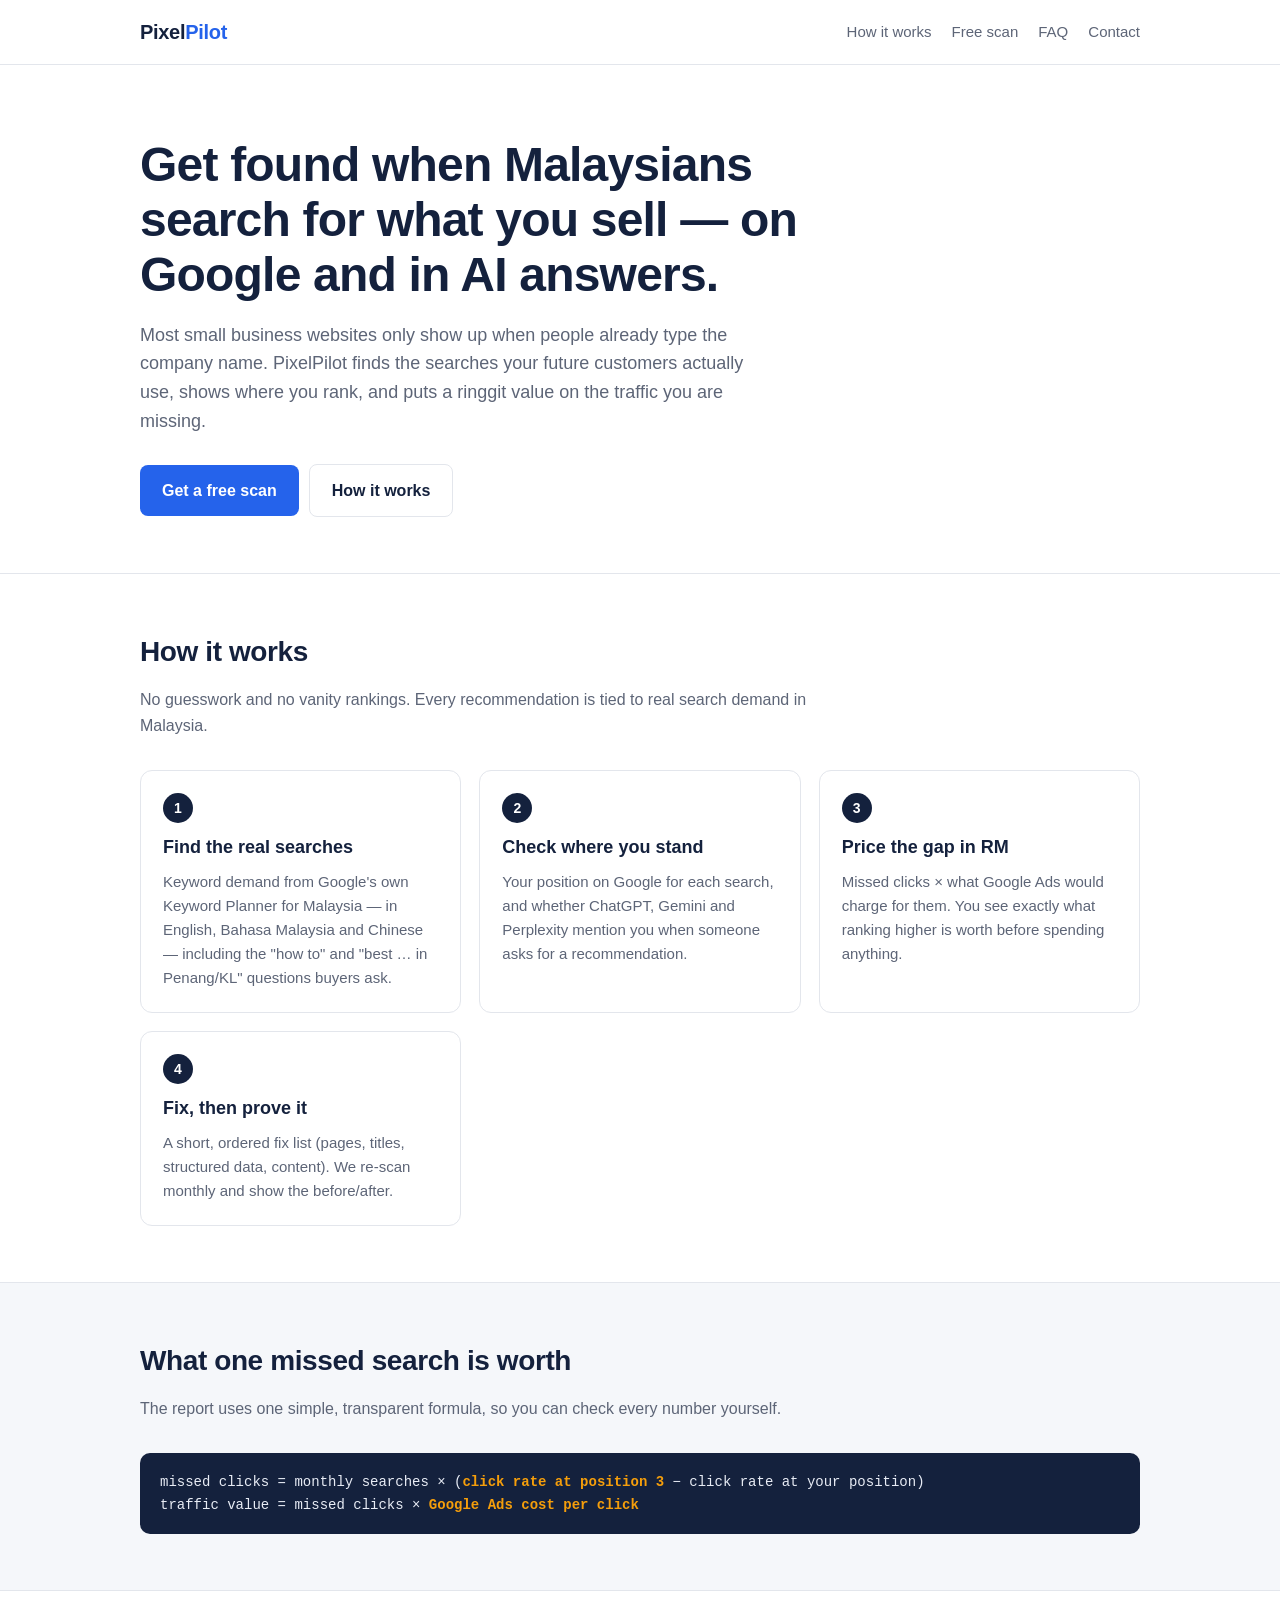
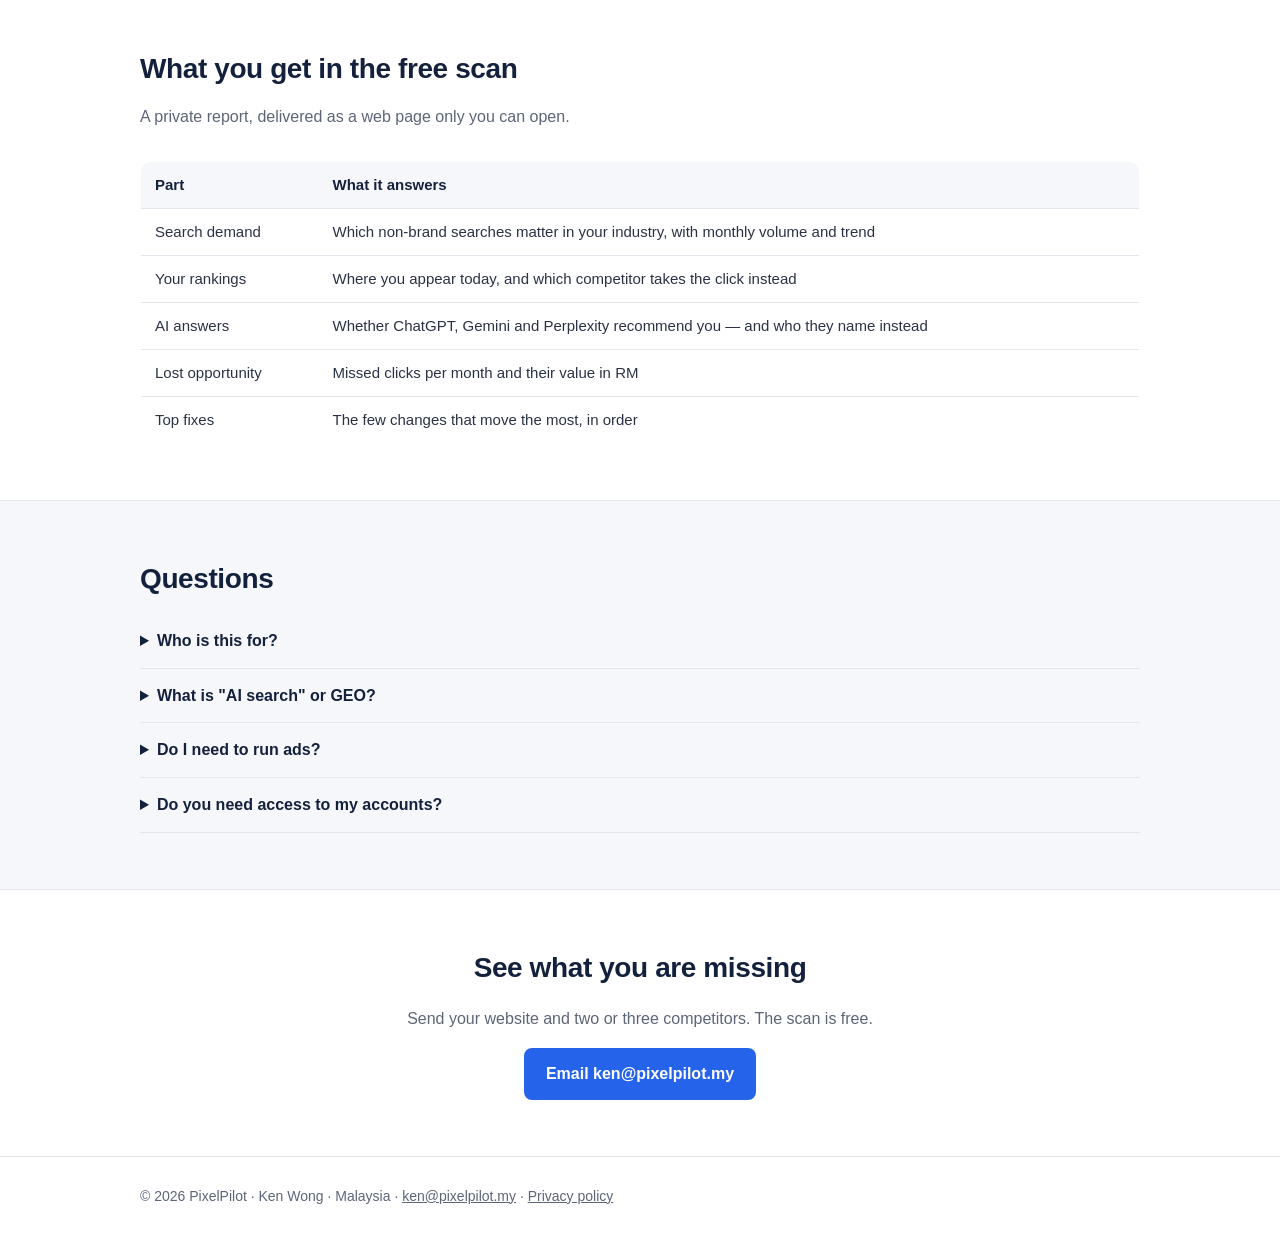
==== index.html @ 97a23775 "Add PixelPilot website" ====
<!doctype html>
<html lang="en">
<head>
<meta charset="utf-8">
<meta name="viewport" content="width=device-width,initial-scale=1">
<title>PixelPilot – SEO &amp; AI Search Visibility for Malaysian Businesses</title>
<meta name="description" content="PixelPilot helps Malaysian businesses get found on Google and in AI answers (ChatGPT, Gemini, Perplexity). Free scan: see which searches you are missing and what that traffic is worth in RM.">
<link rel="canonical" href="https://pixelpilot.my/">
<meta property="og:type" content="website">
<meta property="og:url" content="https://pixelpilot.my/">
<meta property="og:title" content="PixelPilot – Get found on Google and in AI answers">
<meta property="og:description" content="Free scan: which searches your customers use, where you rank, and what the missed traffic is worth in RM.">
<meta name="theme-color" content="#14213d">
<script type="application/ld+json">
{
  "@context": "https://schema.org",
  "@type": "ProfessionalService",
  "name": "PixelPilot",
  "url": "https://pixelpilot.my/",
  "email": "ken@pixelpilot.my",
  "founder": {"@type": "Person", "name": "Ken Wong"},
  "areaServed": {"@type": "Country", "name": "Malaysia"},
  "description": "SEO and AI-search (GEO) visibility service for Malaysian small and medium businesses.",
  "knowsLanguage": ["en", "ms", "zh"],
  "serviceType": ["Search engine optimisation", "Generative engine optimisation", "Keyword research"]
}
</script>
<style>
:root{--ink:#14213d;--body:#2b3245;--muted:#5d6577;--line:#e3e6ec;--bg:#ffffff;--soft:#f5f7fa;--accent:#2563eb;--accent2:#f59e0b}
*{box-sizing:border-box}
body{margin:0;font-family:-apple-system,BlinkMacSystemFont,"Segoe UI",Helvetica,Arial,sans-serif;color:var(--body);background:var(--bg);line-height:1.6}
.wrap{max-width:1040px;margin:0 auto;padding:0 20px}
header{border-bottom:1px solid var(--line)}
header .wrap{display:flex;align-items:center;justify-content:space-between;height:64px}
.logo{font-weight:800;font-size:20px;color:var(--ink);text-decoration:none;letter-spacing:-.3px}
.logo span{color:var(--accent)}
nav a{color:var(--muted);text-decoration:none;margin-left:20px;font-size:15px}
.hero{padding:72px 0 56px}
.hero h1{font-size:clamp(30px,5vw,48px);line-height:1.15;color:var(--ink);margin:0 0 18px;letter-spacing:-.8px;max-width:760px}
.hero p{font-size:18px;color:var(--muted);max-width:640px;margin:0 0 28px}
.btn{display:inline-block;background:var(--accent);color:#fff;padding:13px 22px;border-radius:8px;text-decoration:none;font-weight:600}
.btn.ghost{background:transparent;color:var(--ink);border:1px solid var(--line);margin-left:10px}
section{padding:56px 0;border-top:1px solid var(--line)}
section.soft{background:var(--soft)}
h2{font-size:28px;color:var(--ink);margin:0 0 12px;letter-spacing:-.4px}
.lead{color:var(--muted);max-width:680px;margin:0 0 32px}
.grid{display:grid;grid-template-columns:repeat(auto-fit,minmax(240px,1fr));gap:18px}
.card{background:#fff;border:1px solid var(--line);border-radius:12px;padding:22px}
.card h3{margin:0 0 8px;color:var(--ink);font-size:18px}
.card p{margin:0;color:var(--muted);font-size:15px}
.num{display:inline-block;width:30px;height:30px;border-radius:50%;background:var(--ink);color:#fff;text-align:center;line-height:30px;font-weight:700;font-size:14px;margin-bottom:10px}
.formula{font-family:Menlo,Consolas,monospace;background:var(--ink);color:#e8ecf5;border-radius:10px;padding:18px 20px;font-size:14px;overflow-x:auto}
.formula b{color:var(--accent2)}
table{width:100%;border-collapse:collapse;font-size:15px;background:#fff;border:1px solid var(--line);border-radius:10px;overflow:hidden}
th,td{padding:11px 14px;border-bottom:1px solid var(--line);text-align:left}
th{background:var(--soft);color:var(--ink)}
.faq details{border-bottom:1px solid var(--line);padding:14px 0}
.faq summary{cursor:pointer;font-weight:600;color:var(--ink)}
.faq p{color:var(--muted);margin:10px 0 0}
.cta{text-align:center}
.cta p{color:var(--muted)}
footer{border-top:1px solid var(--line);padding:28px 0;color:var(--muted);font-size:14px}
footer a{color:var(--muted)}
@media (max-width:560px){nav a:not(:last-child){display:none}.btn.ghost{margin:10px 0 0}}
</style>
</head>
<body>
<header><div class="wrap">
  <a class="logo" href="/">Pixel<span>Pilot</span></a>
  <nav><a href="#how">How it works</a><a href="#scan">Free scan</a><a href="#faq">FAQ</a><a href="mailto:ken@pixelpilot.my">Contact</a></nav>
</div></header>

<main>
<div class="hero"><div class="wrap">
  <h1>Get found when Malaysians search for what you sell — on Google and in AI answers.</h1>
  <p>Most small business websites only show up when people already type the company name. PixelPilot finds the searches your future customers actually use, shows where you rank, and puts a ringgit value on the traffic you are missing.</p>
  <a class="btn" href="mailto:ken@pixelpilot.my?subject=Free%20search%20scan">Get a free scan</a><a class="btn ghost" href="#how">How it works</a>
</div></div>

<section id="how"><div class="wrap">
  <h2>How it works</h2>
  <p class="lead">No guesswork and no vanity rankings. Every recommendation is tied to real search demand in Malaysia.</p>
  <div class="grid">
    <div class="card"><div class="num">1</div><h3>Find the real searches</h3><p>Keyword demand from Google's own Keyword Planner for Malaysia — in English, Bahasa Malaysia and Chinese — including the "how to" and "best … in Penang/KL" questions buyers ask.</p></div>
    <div class="card"><div class="num">2</div><h3>Check where you stand</h3><p>Your position on Google for each search, and whether ChatGPT, Gemini and Perplexity mention you when someone asks for a recommendation.</p></div>
    <div class="card"><div class="num">3</div><h3>Price the gap in RM</h3><p>Missed clicks × what Google Ads would charge for them. You see exactly what ranking higher is worth before spending anything.</p></div>
    <div class="card"><div class="num">4</div><h3>Fix, then prove it</h3><p>A short, ordered fix list (pages, titles, structured data, content). We re-scan monthly and show the before/after.</p></div>
  </div>
</div></section>

<section class="soft"><div class="wrap">
  <h2>What one missed search is worth</h2>
  <p class="lead">The report uses one simple, transparent formula, so you can check every number yourself.</p>
  <div class="formula">missed clicks = monthly searches × (<b>click rate at position 3</b> − click rate at your position)<br>traffic value = missed clicks × <b>Google Ads cost per click</b></div>
</div></section>

<section id="scan"><div class="wrap">
  <h2>What you get in the free scan</h2>
  <p class="lead">A private report, delivered as a web page only you can open.</p>
  <table>
    <tr><th>Part</th><th>What it answers</th></tr>
    <tr><td>Search demand</td><td>Which non-brand searches matter in your industry, with monthly volume and trend</td></tr>
    <tr><td>Your rankings</td><td>Where you appear today, and which competitor takes the click instead</td></tr>
    <tr><td>AI answers</td><td>Whether ChatGPT, Gemini and Perplexity recommend you — and who they name instead</td></tr>
    <tr><td>Lost opportunity</td><td>Missed clicks per month and their value in RM</td></tr>
    <tr><td>Top fixes</td><td>The few changes that move the most, in order</td></tr>
  </table>
</div></section>

<section id="faq" class="soft"><div class="wrap faq">
  <h2>Questions</h2>
  <details><summary>Who is this for?</summary><p>Malaysian small and medium businesses — especially B2B, services and high-ticket products — where one new customer from search is worth a lot.</p></details>
  <details><summary>What is "AI search" or GEO?</summary><p>More buyers now ask ChatGPT or Google's AI Overviews "what's the best … in Malaysia?". Generative engine optimisation (GEO) makes your business easy for those tools to find, trust and quote.</p></details>
  <details><summary>Do I need to run ads?</summary><p>No. Ads cost is only used as a yardstick for what free search traffic is worth.</p></details>
  <details><summary>Do you need access to my accounts?</summary><p>Not for the scan. It is done from the outside, like a customer would see you. Search Console access helps later for tracking.</p></details>
</div></section>

<section class="cta"><div class="wrap">
  <h2>See what you are missing</h2>
  <p>Send your website and two or three competitors. The scan is free.</p>
  <a class="btn" href="mailto:ken@pixelpilot.my?subject=Free%20search%20scan">Email ken@pixelpilot.my</a>
</div></section>
</main>

<footer><div class="wrap">
  © 2026 PixelPilot · Ken Wong · Malaysia · <a href="mailto:ken@pixelpilot.my">ken@pixelpilot.my</a> · <a href="privacy.html">Privacy policy</a>
</div></footer>
</body>
</html>
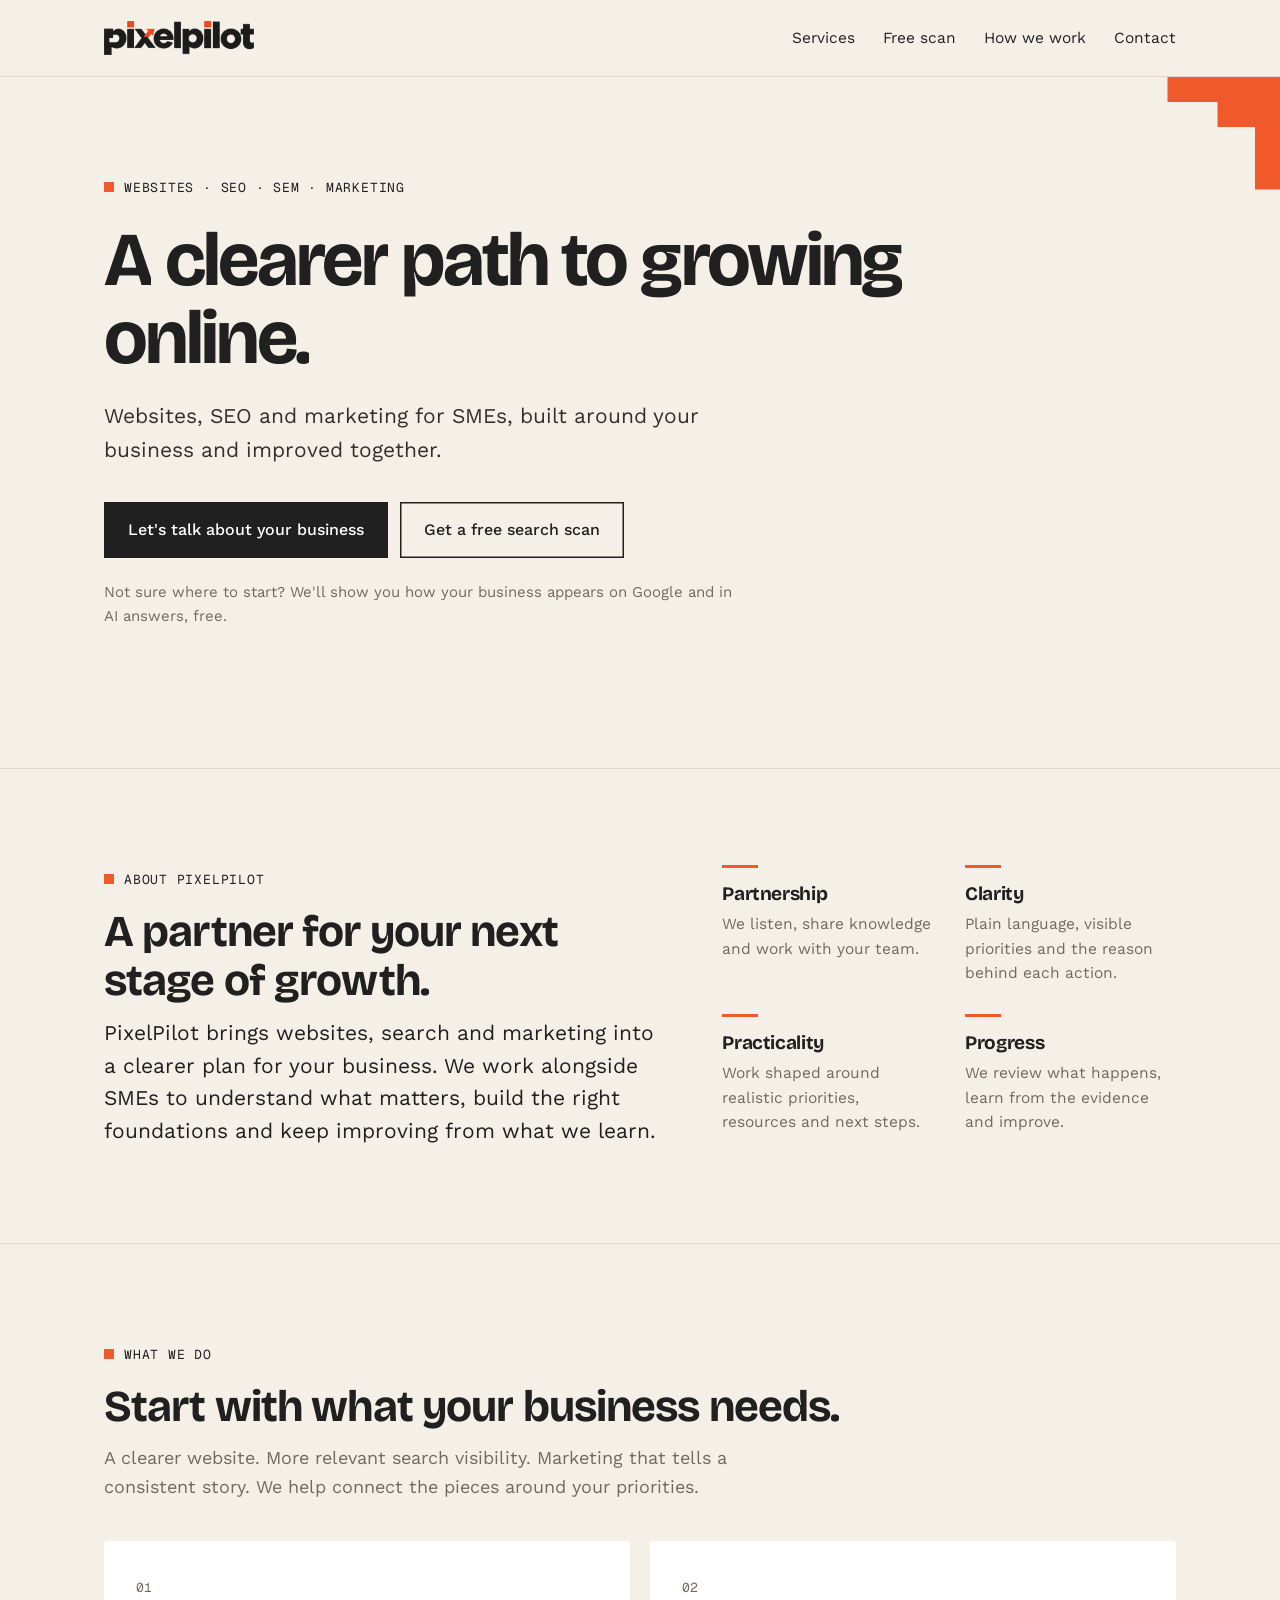
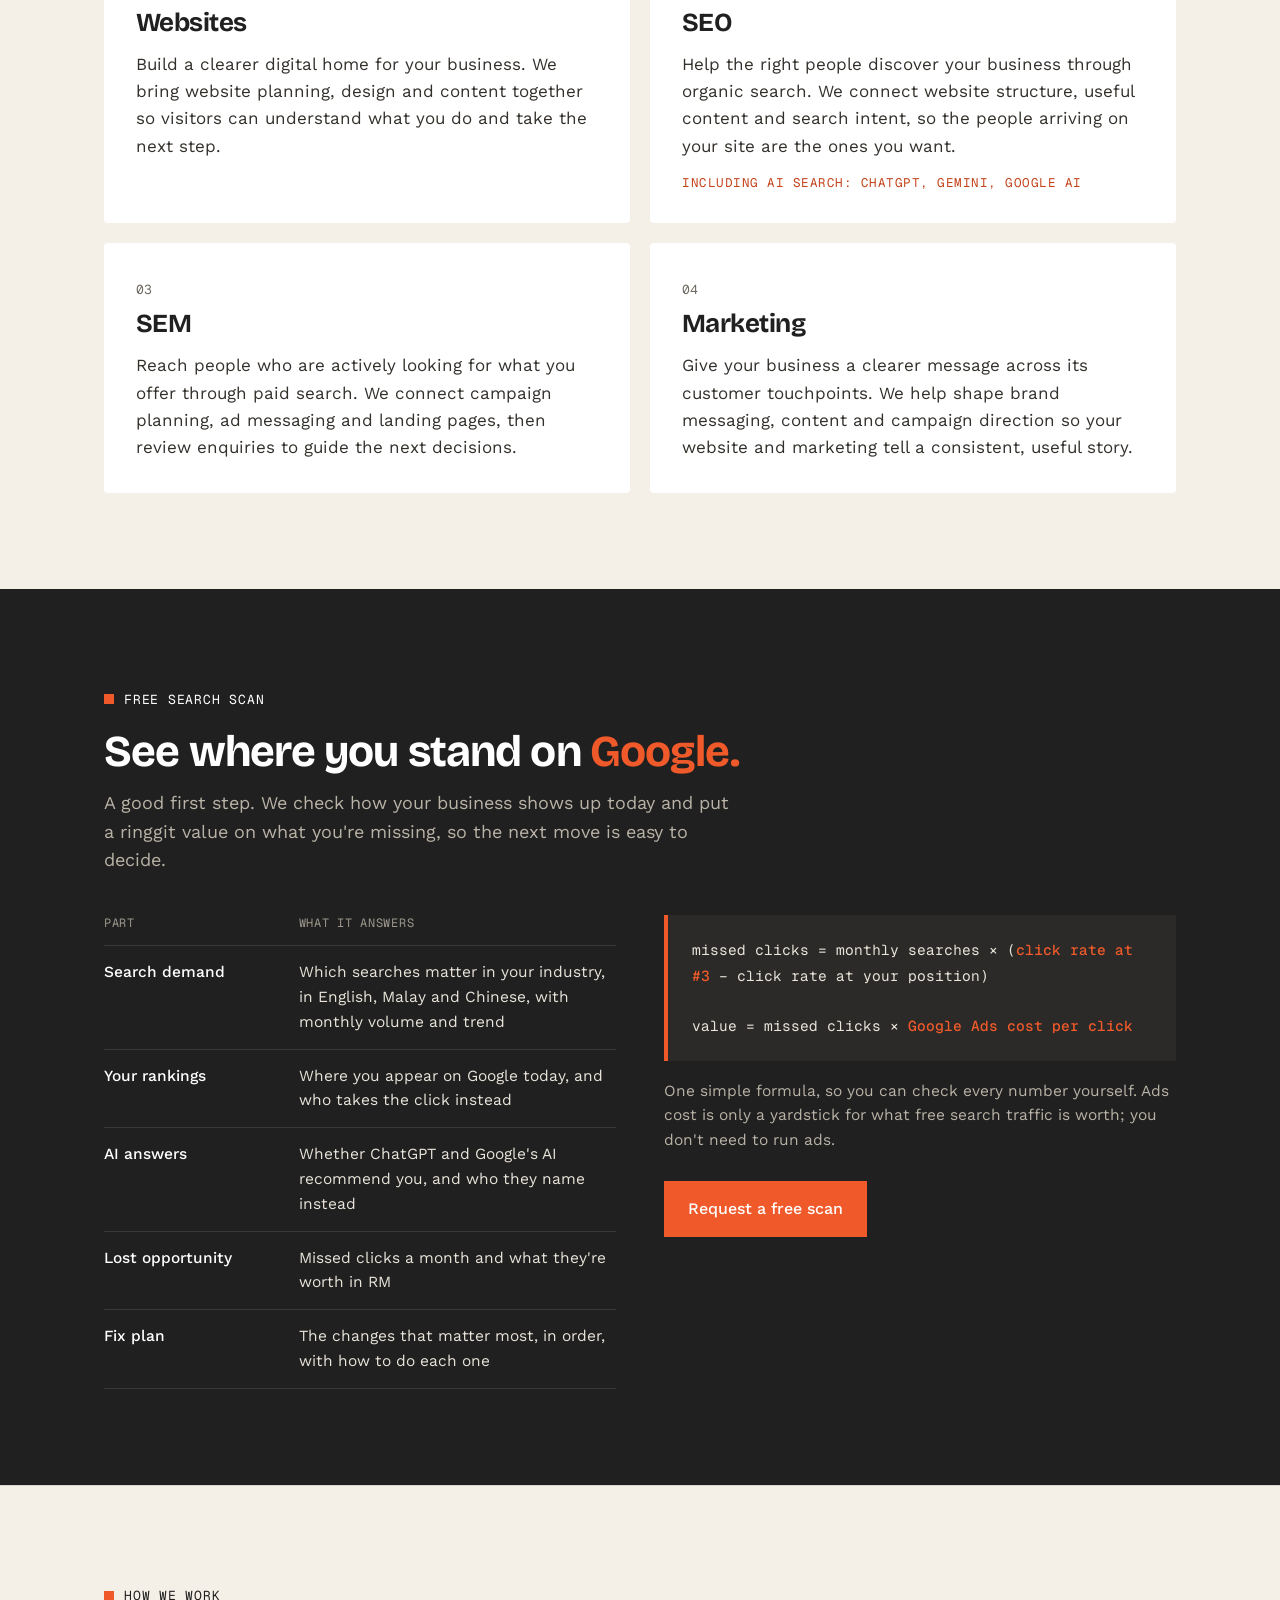
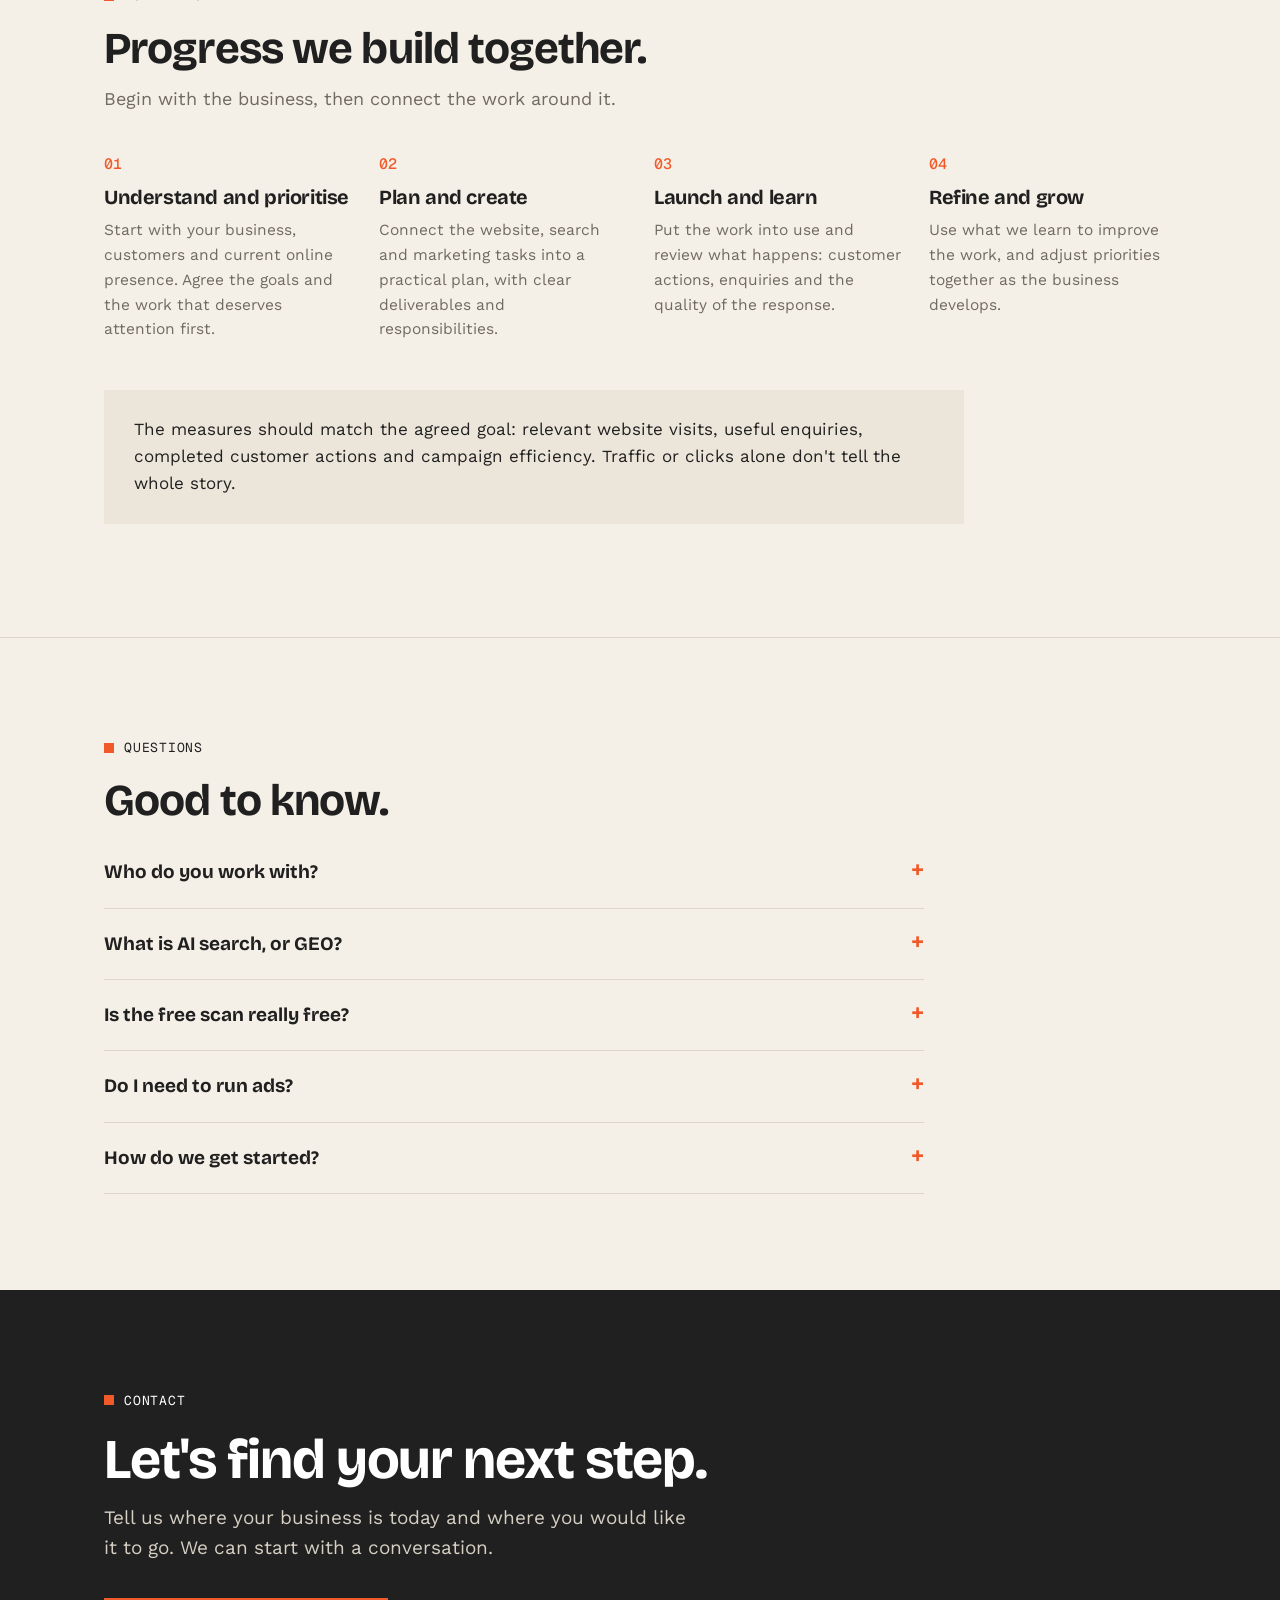
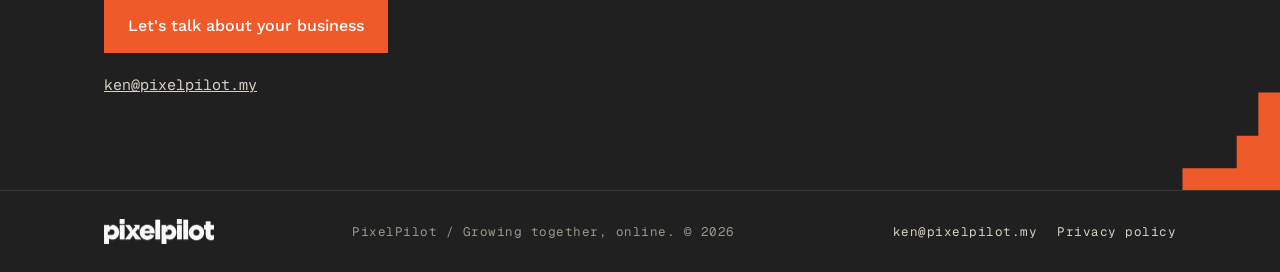
==== commit a5f71910: "Rebrand site to PixelPilot CI and restructure into folders - New homepage: brand-pack copy merged wi" ====
--- a/index.html
+++ b/index.html
@@ -1,129 +1,287 @@
 <!doctype html>
-<html lang="en">
+<html lang="en-MY">
 <head>
 <meta charset="utf-8">
 <meta name="viewport" content="width=device-width,initial-scale=1">
-<title>PixelPilot – SEO &amp; AI Search Visibility for Malaysian Businesses</title>
-<meta name="description" content="PixelPilot helps Malaysian businesses get found on Google and in AI answers (ChatGPT, Gemini, Perplexity). Free scan: see which searches you are missing and what that traffic is worth in RM.">
+<title>PixelPilot | Websites, SEO &amp; Marketing for SMEs</title>
+<meta name="description" content="Grow online with PixelPilot. Websites, SEO, SEM and marketing for SMEs, with clear direction, practical support and progress we build together.">
 <link rel="canonical" href="https://pixelpilot.my/">
 <meta property="og:type" content="website">
+<meta property="og:site_name" content="PixelPilot">
 <meta property="og:url" content="https://pixelpilot.my/">
-<meta property="og:title" content="PixelPilot – Get found on Google and in AI answers">
-<meta property="og:description" content="Free scan: which searches your customers use, where you rank, and what the missed traffic is worth in RM.">
-<meta name="theme-color" content="#14213d">
+<meta property="og:title" content="PixelPilot | Websites, SEO &amp; Marketing for SMEs">
+<meta property="og:description" content="Websites, SEO and marketing for SMEs. Clear direction, practical support and progress we build together.">
+<meta property="og:image" content="https://pixelpilot.my/assets/img/social/og-pixelpilot.jpg">
+<meta property="og:image:width" content="1200">
+<meta property="og:image:height" content="630">
+<meta property="og:image:alt" content="PixelPilot: Growing together, online.">
+<meta property="og:locale" content="en_MY">
+<meta name="twitter:card" content="summary_large_image">
+<meta name="twitter:title" content="PixelPilot | Websites, SEO &amp; Marketing for SMEs">
+<meta name="twitter:description" content="Websites, SEO and marketing for SMEs. Clear direction, practical support and progress we build together.">
+<meta name="twitter:image" content="https://pixelpilot.my/assets/img/social/og-pixelpilot.jpg">
+<meta name="robots" content="index, follow, max-image-preview:large">
+<meta name="theme-color" content="#F5F0E7">
+<link rel="icon" type="image/png" href="assets/icons/favicon-64.png">
+<link rel="apple-touch-icon" href="assets/icons/apple-touch-icon.png">
+<link rel="preload" as="image" href="assets/img/brand/wordmark-full-colour.png">
+<link rel="preconnect" href="https://fonts.googleapis.com"><link rel="preconnect" href="https://fonts.gstatic.com" crossorigin>
+<link href="https://fonts.googleapis.com/css2?family=Bricolage+Grotesque:opsz,wght@12..96,700&family=Geist+Mono:wght@400;500&family=Work+Sans:wght@400;500;600&display=swap" rel="stylesheet">
 <script type="application/ld+json">
 {
-  "@context": "https://schema.org",
-  "@type": "ProfessionalService",
-  "name": "PixelPilot",
-  "url": "https://pixelpilot.my/",
-  "email": "ken@pixelpilot.my",
-  "founder": {"@type": "Person", "name": "Ken Wong"},
-  "areaServed": {"@type": "Country", "name": "Malaysia"},
-  "description": "SEO and AI-search (GEO) visibility service for Malaysian small and medium businesses.",
-  "knowsLanguage": ["en", "ms", "zh"],
-  "serviceType": ["Search engine optimisation", "Generative engine optimisation", "Keyword research"]
+ "@context": "https://schema.org",
+ "@graph": [
+  {
+   "@type": "ProfessionalService",
+   "@id": "https://pixelpilot.my/#org",
+   "name": "PixelPilot",
+   "url": "https://pixelpilot.my/",
+   "logo": {
+    "@type": "ImageObject",
+    "url": "https://pixelpilot.my/assets/img/brand/wordmark-full-colour.png"
+   },
+   "image": "https://pixelpilot.my/assets/img/social/og-pixelpilot.jpg",
+   "email": "ken@pixelpilot.my",
+   "slogan": "Growing together, online.",
+   "description": "PixelPilot is a website and digital marketing partner for SMEs. We bring websites, SEO, SEM and marketing into a clearer plan for growth.",
+   "founder": {
+    "@type": "Person",
+    "name": "Ken Wong"
+   },
+   "areaServed": {
+    "@type": "Country",
+    "name": "Malaysia"
+   },
+   "knowsLanguage": [
+    "en",
+    "ms",
+    "zh"
+   ],
+   "hasOfferCatalog": {
+    "@type": "OfferCatalog",
+    "name": "Services",
+    "itemListElement": [
+     {
+      "@type": "Offer",
+      "itemOffered": {
+       "@type": "Service",
+       "name": "Websites"
+      }
+     },
+     {
+      "@type": "Offer",
+      "itemOffered": {
+       "@type": "Service",
+       "name": "SEO and AI search visibility (GEO)"
+      }
+     },
+     {
+      "@type": "Offer",
+      "itemOffered": {
+       "@type": "Service",
+       "name": "SEM (paid search)"
+      }
+     },
+     {
+      "@type": "Offer",
+      "itemOffered": {
+       "@type": "Service",
+       "name": "Marketing"
+      }
+     },
+     {
+      "@type": "Offer",
+      "itemOffered": {
+       "@type": "Service",
+       "name": "Free Google and AI search scan"
+      }
+     }
+    ]
+   }
+  },
+  {
+   "@type": "WebSite",
+   "@id": "https://pixelpilot.my/#website",
+   "url": "https://pixelpilot.my/",
+   "name": "PixelPilot",
+   "inLanguage": "en-MY",
+   "publisher": {
+    "@id": "https://pixelpilot.my/#org"
+   }
+  },
+  {
+   "@type": "WebPage",
+   "@id": "https://pixelpilot.my/#webpage",
+   "url": "https://pixelpilot.my/",
+   "name": "PixelPilot | Websites, SEO & Marketing for SMEs",
+   "isPartOf": {
+    "@id": "https://pixelpilot.my/#website"
+   },
+   "about": {
+    "@id": "https://pixelpilot.my/#org"
+   },
+   "inLanguage": "en-MY"
+  },
+  {
+   "@type": "FAQPage",
+   "@id": "https://pixelpilot.my/#faq",
+   "mainEntity": [
+    {
+     "@type": "Question",
+     "name": "Who do you work with?",
+     "acceptedAnswer": {
+      "@type": "Answer",
+      "text": "SMEs building their first digital foundation, businesses improving an existing website, and teams looking for clearer direction across search and marketing."
+     }
+    },
+    {
+     "@type": "Question",
+     "name": "What is AI search, or GEO?",
+     "acceptedAnswer": {
+      "@type": "Answer",
+      "text": "More buyers now ask ChatGPT or Google's AI “what's the best … in Malaysia?”. Generative engine optimisation (GEO) makes your business easy for those tools to find, trust and recommend."
+     }
+    },
+    {
+     "@type": "Question",
+     "name": "Is the free scan really free?",
+     "acceptedAnswer": {
+      "@type": "Answer",
+      "text": "Yes. It's done from the outside, the way a customer sees you, so we don't need access to your accounts. If you'd like help with the fixes afterwards, we can talk about that."
+     }
+    },
+    {
+     "@type": "Question",
+     "name": "Do I need to run ads?",
+     "acceptedAnswer": {
+      "@type": "Answer",
+      "text": "No. SEM is there if paid search suits your goals, but many businesses start with their website and organic search."
+     }
+    },
+    {
+     "@type": "Question",
+     "name": "How do we get started?",
+     "acceptedAnswer": {
+      "@type": "Answer",
+      "text": "With a conversation. Tell us where your business is today and where you'd like it to go, and we'll suggest a useful first step."
+     }
+    }
+   ]
+  }
+ ]
 }
 </script>
-<style>
-:root{--ink:#14213d;--body:#2b3245;--muted:#5d6577;--line:#e3e6ec;--bg:#ffffff;--soft:#f5f7fa;--accent:#2563eb;--accent2:#f59e0b}
-*{box-sizing:border-box}
-body{margin:0;font-family:-apple-system,BlinkMacSystemFont,"Segoe UI",Helvetica,Arial,sans-serif;color:var(--body);background:var(--bg);line-height:1.6}
-.wrap{max-width:1040px;margin:0 auto;padding:0 20px}
-header{border-bottom:1px solid var(--line)}
-header .wrap{display:flex;align-items:center;justify-content:space-between;height:64px}
-.logo{font-weight:800;font-size:20px;color:var(--ink);text-decoration:none;letter-spacing:-.3px}
-.logo span{color:var(--accent)}
-nav a{color:var(--muted);text-decoration:none;margin-left:20px;font-size:15px}
-.hero{padding:72px 0 56px}
-.hero h1{font-size:clamp(30px,5vw,48px);line-height:1.15;color:var(--ink);margin:0 0 18px;letter-spacing:-.8px;max-width:760px}
-.hero p{font-size:18px;color:var(--muted);max-width:640px;margin:0 0 28px}
-.btn{display:inline-block;background:var(--accent);color:#fff;padding:13px 22px;border-radius:8px;text-decoration:none;font-weight:600}
-.btn.ghost{background:transparent;color:var(--ink);border:1px solid var(--line);margin-left:10px}
-section{padding:56px 0;border-top:1px solid var(--line)}
-section.soft{background:var(--soft)}
-h2{font-size:28px;color:var(--ink);margin:0 0 12px;letter-spacing:-.4px}
-.lead{color:var(--muted);max-width:680px;margin:0 0 32px}
-.grid{display:grid;grid-template-columns:repeat(auto-fit,minmax(240px,1fr));gap:18px}
-.card{background:#fff;border:1px solid var(--line);border-radius:12px;padding:22px}
-.card h3{margin:0 0 8px;color:var(--ink);font-size:18px}
-.card p{margin:0;color:var(--muted);font-size:15px}
-.num{display:inline-block;width:30px;height:30px;border-radius:50%;background:var(--ink);color:#fff;text-align:center;line-height:30px;font-weight:700;font-size:14px;margin-bottom:10px}
-.formula{font-family:Menlo,Consolas,monospace;background:var(--ink);color:#e8ecf5;border-radius:10px;padding:18px 20px;font-size:14px;overflow-x:auto}
-.formula b{color:var(--accent2)}
-table{width:100%;border-collapse:collapse;font-size:15px;background:#fff;border:1px solid var(--line);border-radius:10px;overflow:hidden}
-th,td{padding:11px 14px;border-bottom:1px solid var(--line);text-align:left}
-th{background:var(--soft);color:var(--ink)}
-.faq details{border-bottom:1px solid var(--line);padding:14px 0}
-.faq summary{cursor:pointer;font-weight:600;color:var(--ink)}
-.faq p{color:var(--muted);margin:10px 0 0}
-.cta{text-align:center}
-.cta p{color:var(--muted)}
-footer{border-top:1px solid var(--line);padding:28px 0;color:var(--muted);font-size:14px}
-footer a{color:var(--muted)}
-@media (max-width:560px){nav a:not(:last-child){display:none}.btn.ghost{margin:10px 0 0}}
-</style>
+<link rel="stylesheet" href="assets/css/style.css">
+<script>document.documentElement.classList.add("js")</script>
+<script src="assets/js/main.js" defer></script>
 </head>
 <body>
+<a class="skip" href="#main">Skip to content</a>
 <header><div class="wrap">
-  <a class="logo" href="/">Pixel<span>Pilot</span></a>
-  <nav><a href="#how">How it works</a><a href="#scan">Free scan</a><a href="#faq">FAQ</a><a href="mailto:ken@pixelpilot.my">Contact</a></nav>
+  <a href="/" aria-label="PixelPilot home"><img src="assets/img/brand/wordmark-full-colour.png" alt="PixelPilot" width="150" height="34"></a>
+  <nav><a href="#services">Services</a><a href="#scan">Free scan</a><a href="#how">How we work</a><a class="cta" href="#contact">Contact</a></nav>
 </div></header>
 
-<main>
-<div class="hero"><div class="wrap">
-  <h1>Get found when Malaysians search for what you sell — on Google and in AI answers.</h1>
-  <p>Most small business websites only show up when people already type the company name. PixelPilot finds the searches your future customers actually use, shows where you rank, and puts a ringgit value on the traffic you are missing.</p>
-  <a class="btn" href="mailto:ken@pixelpilot.my?subject=Free%20search%20scan">Get a free scan</a><a class="btn ghost" href="#how">How it works</a>
-</div></div>
+<main id="main">
+<div class="hero">
+  <svg class="step" style="top:0;right:0" width="150" height="150" viewBox="0 0 120 120" aria-hidden="true"><path d="M30 0H120V90H100V40H70V20H30Z" fill="#F05A2A"/></svg>
+  <div class="wrap">
+    <span class="label">Websites · SEO · SEM · Marketing</span>
+    <h1 data-split>A clearer path to growing online.</h1>
+    <p class="fade">Websites, SEO and marketing for SMEs, built around your business and improved together.</p>
+    <div class="btns fade"><a class="btn" href="#contact">Let's talk about your business</a><a class="btn line" href="#scan">Get a free search scan</a></div>
+    <p class="note">Not sure where to start? We'll show you how your business appears on Google and in AI answers, free.</p>
+  </div>
+</div>
+
+<section id="about"><div class="wrap about">
+  <div>
+    <span class="label">About PixelPilot</span>
+    <h2 data-split>A partner for your next stage of growth.</h2>
+    <p class="big">PixelPilot brings websites, search and marketing into a clearer plan for your business. We work alongside SMEs to understand what matters, build the right foundations and keep improving from what we learn.</p>
+  </div>
+  <div class="values">
+    <div><h3>Partnership</h3><p>We listen, share knowledge and work with your team.</p></div>
+    <div><h3>Clarity</h3><p>Plain language, visible priorities and the reason behind each action.</p></div>
+    <div><h3>Practicality</h3><p>Work shaped around realistic priorities, resources and next steps.</p></div>
+    <div><h3>Progress</h3><p>We review what happens, learn from the evidence and improve.</p></div>
+  </div>
+</div></section>
+
+<section id="services"><div class="wrap">
+  <span class="label">What we do</span>
+  <h2 data-split>Start with what your business needs.</h2>
+  <p class="sub">A clearer website. More relevant search visibility. Marketing that tells a consistent story. We help connect the pieces around your priorities.</p>
+  <div class="services">
+    <div class="svc"><span class="n">01</span><h3>Websites</h3><p>Build a clearer digital home for your business. We bring website planning, design and content together so visitors can understand what you do and take the next step.</p></div>
+    <div class="svc"><span class="n">02</span><h3>SEO</h3><p>Help the right people discover your business through organic search. We connect website structure, useful content and search intent, so the people arriving on your site are the ones you want.</p><span class="tagline">Including AI search: ChatGPT, Gemini, Google AI</span></div>
+    <div class="svc"><span class="n">03</span><h3>SEM</h3><p>Reach people who are actively looking for what you offer through paid search. We connect campaign planning, ad messaging and landing pages, then review enquiries to guide the next decisions.</p></div>
+    <div class="svc"><span class="n">04</span><h3>Marketing</h3><p>Give your business a clearer message across its customer touchpoints. We help shape brand messaging, content and campaign direction so your website and marketing tell a consistent, useful story.</p></div>
+  </div>
+</div></section>
+
+<section id="scan" class="scan"><div class="wrap">
+  <span class="label">Free search scan</span>
+  <h2><span data-split>See where you stand on</span> <span class="rotator" data-rotate aria-hidden="true"><span class="on">Google.</span><span>ChatGPT.</span><span>Gemini.</span><span>Google AI.</span></span><span class="sr">Google and in AI answers.</span></h2>
+  <p class="sub">A good first step. We check how your business shows up today and put a ringgit value on what you're missing, so the next move is easy to decide.</p>
+  <div class="scan-grid">
+    <table>
+      <tr><th>Part</th><th>What it answers</th></tr>
+      <tr><td>Search demand</td><td>Which searches matter in your industry, in English, Malay and Chinese, with monthly volume and trend</td></tr>
+      <tr><td>Your rankings</td><td>Where you appear on Google today, and who takes the click instead</td></tr>
+      <tr><td>AI answers</td><td>Whether ChatGPT and Google's AI recommend you, and who they name instead</td></tr>
+      <tr><td>Lost opportunity</td><td>Missed clicks a month and what they're worth in RM</td></tr>
+      <tr><td>Fix plan</td><td>The changes that matter most, in order, with how to do each one</td></tr>
+    </table>
+    <div>
+      <div class="formula">missed clicks = monthly searches × (<b>click rate at #3</b> − click rate at your position)<br><br>value = missed clicks × <b>Google Ads cost per click</b></div>
+      <p style="margin:18px 0 0;font-size:15.5px;color:#b9b2a6">One simple formula, so you can check every number yourself. Ads cost is only a yardstick for what free search traffic is worth; you don't need to run ads.</p>
+      <a class="btn" href="mailto:ken@pixelpilot.my?subject=Free%20search%20scan">Request a free scan</a>
+    </div>
+  </div>
+</div></section>
 
 <section id="how"><div class="wrap">
-  <h2>How it works</h2>
-  <p class="lead">No guesswork and no vanity rankings. Every recommendation is tied to real search demand in Malaysia.</p>
-  <div class="grid">
-    <div class="card"><div class="num">1</div><h3>Find the real searches</h3><p>Keyword demand from Google's own Keyword Planner for Malaysia — in English, Bahasa Malaysia and Chinese — including the "how to" and "best … in Penang/KL" questions buyers ask.</p></div>
-    <div class="card"><div class="num">2</div><h3>Check where you stand</h3><p>Your position on Google for each search, and whether ChatGPT, Gemini and Perplexity mention you when someone asks for a recommendation.</p></div>
-    <div class="card"><div class="num">3</div><h3>Price the gap in RM</h3><p>Missed clicks × what Google Ads would charge for them. You see exactly what ranking higher is worth before spending anything.</p></div>
-    <div class="card"><div class="num">4</div><h3>Fix, then prove it</h3><p>A short, ordered fix list (pages, titles, structured data, content). We re-scan monthly and show the before/after.</p></div>
-  </div>
-</div></section>
-
-<section class="soft"><div class="wrap">
-  <h2>What one missed search is worth</h2>
-  <p class="lead">The report uses one simple, transparent formula, so you can check every number yourself.</p>
-  <div class="formula">missed clicks = monthly searches × (<b>click rate at position 3</b> − click rate at your position)<br>traffic value = missed clicks × <b>Google Ads cost per click</b></div>
-</div></section>
-
-<section id="scan"><div class="wrap">
-  <h2>What you get in the free scan</h2>
-  <p class="lead">A private report, delivered as a web page only you can open.</p>
-  <table>
-    <tr><th>Part</th><th>What it answers</th></tr>
-    <tr><td>Search demand</td><td>Which non-brand searches matter in your industry, with monthly volume and trend</td></tr>
-    <tr><td>Your rankings</td><td>Where you appear today, and which competitor takes the click instead</td></tr>
-    <tr><td>AI answers</td><td>Whether ChatGPT, Gemini and Perplexity recommend you — and who they name instead</td></tr>
-    <tr><td>Lost opportunity</td><td>Missed clicks per month and their value in RM</td></tr>
-    <tr><td>Top fixes</td><td>The few changes that move the most, in order</td></tr>
-  </table>
-</div></section>
-
-<section id="faq" class="soft"><div class="wrap faq">
-  <h2>Questions</h2>
-  <details><summary>Who is this for?</summary><p>Malaysian small and medium businesses — especially B2B, services and high-ticket products — where one new customer from search is worth a lot.</p></details>
-  <details><summary>What is "AI search" or GEO?</summary><p>More buyers now ask ChatGPT or Google's AI Overviews "what's the best … in Malaysia?". Generative engine optimisation (GEO) makes your business easy for those tools to find, trust and quote.</p></details>
-  <details><summary>Do I need to run ads?</summary><p>No. Ads cost is only used as a yardstick for what free search traffic is worth.</p></details>
-  <details><summary>Do you need access to my accounts?</summary><p>Not for the scan. It is done from the outside, like a customer would see you. Search Console access helps later for tracking.</p></details>
-</div></section>
-
-<section class="cta"><div class="wrap">
-  <h2>See what you are missing</h2>
-  <p>Send your website and two or three competitors. The scan is free.</p>
-  <a class="btn" href="mailto:ken@pixelpilot.my?subject=Free%20search%20scan">Email ken@pixelpilot.my</a>
-</div></section>
+  <span class="label">How we work</span>
+  <h2 data-split>Progress we build together.</h2>
+  <p class="sub">Begin with the business, then connect the work around it.</p>
+  <div class="process">
+    <div><span class="n">01</span><h3>Understand and prioritise</h3><p>Start with your business, customers and current online presence. Agree the goals and the work that deserves attention first.</p></div>
+    <div><span class="n">02</span><h3>Plan and create</h3><p>Connect the website, search and marketing tasks into a practical plan, with clear deliverables and responsibilities.</p></div>
+    <div><span class="n">03</span><h3>Launch and learn</h3><p>Put the work into use and review what happens: customer actions, enquiries and the quality of the response.</p></div>
+    <div><span class="n">04</span><h3>Refine and grow</h3><p>Use what we learn to improve the work, and adjust priorities together as the business develops.</p></div>
+  </div>
+  <p class="measure">The measures should match the agreed goal: relevant website visits, useful enquiries, completed customer actions and campaign efficiency. Traffic or clicks alone don't tell the whole story.</p>
+</div></section>
+
+<section id="faq"><div class="wrap">
+  <span class="label">Questions</span>
+  <h2 data-split>Good to know.</h2>
+  <div class="faq">
+    <details><summary>Who do you work with?</summary><p>SMEs building their first digital foundation, businesses improving an existing website, and teams looking for clearer direction across search and marketing.</p></details>
+    <details><summary>What is AI search, or GEO?</summary><p>More buyers now ask ChatGPT or Google's AI “what's the best … in Malaysia?”. Generative engine optimisation (GEO) makes your business easy for those tools to find, trust and recommend.</p></details>
+    <details><summary>Is the free scan really free?</summary><p>Yes. It's done from the outside, the way a customer sees you, so we don't need access to your accounts. If you'd like help with the fixes afterwards, we can talk about that.</p></details>
+    <details><summary>Do I need to run ads?</summary><p>No. SEM is there if paid search suits your goals, but many businesses start with their website and organic search.</p></details>
+    <details><summary>How do we get started?</summary><p>With a conversation. Tell us where your business is today and where you'd like it to go, and we'll suggest a useful first step.</p></details>
+  </div>
+</div></section>
+
+<section id="contact" class="contact">
+  <svg class="step" style="bottom:0;right:0;transform:rotate(90deg)" width="130" height="130" viewBox="0 0 120 120" aria-hidden="true"><path d="M30 0H120V90H100V40H70V20H30Z" fill="#F05A2A"/></svg>
+  <div class="wrap">
+    <span class="label" style="color:#fff">Contact</span>
+    <h2 data-split>Let's find your next step.</h2>
+    <p>Tell us where your business is today and where you would like it to go. We can start with a conversation.</p>
+    <a class="btn" href="mailto:ken@pixelpilot.my?subject=Let%27s%20talk%20about%20my%20business">Let's talk about your business</a>
+    <a class="mail" href="mailto:ken@pixelpilot.my">ken@pixelpilot.my</a>
+  </div>
+</section>
 </main>
 
 <footer><div class="wrap">
-  © 2026 PixelPilot · Ken Wong · Malaysia · <a href="mailto:ken@pixelpilot.my">ken@pixelpilot.my</a> · <a href="privacy.html">Privacy policy</a>
+  <img src="assets/img/brand/wordmark-white.png" alt="PixelPilot" width="110" height="25">
+  <span>PixelPilot / Growing together, online. © 2026</span>
+  <span><a href="mailto:ken@pixelpilot.my">ken@pixelpilot.my</a><a href="privacy.html">Privacy policy</a></span>
 </div></footer>
 </body>
 </html>
--- a/assets/css/style.css
+++ b/assets/css/style.css
@@ -0,0 +1,118 @@
+/* PixelPilot — pixelpilot.my
+   Brand: orange #F05A2A · charcoal #202020 · stone #D2CEC4 · warm paper #F5F0E7 */
+:root{--orange:#F05A2A;--ink:#202020;--stone:#D2CEC4;--paper:#F5F0E7;--soft:#ECE6DA;--body:#33302b;--muted:#6f6a62;--line:#DDD7CB;--head:"Bricolage Grotesque","Work Sans",sans-serif;--mono:"Geist Mono",ui-monospace,Menlo,monospace}
+*{box-sizing:border-box}
+html{scroll-behavior:smooth}
+body{margin:0;font-family:"Work Sans",-apple-system,"Segoe UI",Helvetica,Arial,sans-serif;color:var(--body);background:var(--paper);line-height:1.6;font-size:17px}
+a{color:inherit}
+.wrap{max-width:1120px;margin:0 auto;padding:0 24px}
+.label{display:inline-flex;align-items:center;gap:10px;font:400 13px/1 var(--mono);letter-spacing:.06em;text-transform:uppercase;color:var(--ink)}
+.label::before{content:"";width:10px;height:10px;background:var(--orange);flex:0 0 10px}
+h1,h2,h3{font-family:var(--head);font-weight:700;color:var(--ink);letter-spacing:-.02em;margin:0}
+h2{font-size:clamp(30px,4.2vw,44px);line-height:1.1;margin:16px 0 12px}
+h3{font-size:21px;line-height:1.25}
+.sub{color:var(--muted);font-size:18px;max-width:640px;margin:0 0 40px}
+.btn{display:inline-block;background:var(--ink);color:#fff;padding:15px 24px;text-decoration:none;font-weight:500;font-size:16px;transition:background .15s}
+.btn:hover{background:#000}
+.btn.line{background:transparent;color:var(--ink);box-shadow:inset 0 0 0 1.5px var(--ink)}
+.btn.line:hover{background:var(--ink);color:#fff}
+.btn:focus-visible,a:focus-visible,summary:focus-visible{outline:3px solid var(--orange);outline-offset:3px}
+/* header */
+header{position:sticky;top:0;z-index:10;background:rgba(245,240,231,.94);backdrop-filter:blur(6px);border-bottom:1px solid var(--line)}
+header .wrap{display:flex;align-items:center;justify-content:space-between;height:76px}
+header img{width:150px;height:auto;display:block}
+nav a{text-decoration:none;margin-left:28px;font-size:15.5px;color:var(--ink)}
+nav a:hover{color:var(--orange)}
+/* hero */
+.hero{position:relative;overflow:hidden;padding:96px 0 104px}
+.hero h1{font-size:clamp(40px,6.4vw,76px);line-height:1.02;letter-spacing:-.035em;max-width:880px;margin:22px 0 22px}
+.hero p{font-size:clamp(18px,2vw,21px);max-width:640px;margin:0 0 36px}
+.hero .btns{display:flex;gap:12px;flex-wrap:wrap}
+.hero .note{margin-top:22px;font-size:15px;color:var(--muted)}
+.step{position:absolute;pointer-events:none}
+/* sections */
+section{padding:96px 0;border-top:1px solid var(--line)}
+.about{display:grid;grid-template-columns:1.1fr .9fr;gap:64px;align-items:start}
+.about p.big{font-size:21px;line-height:1.55;color:var(--ink);margin:0}
+.values{display:grid;grid-template-columns:1fr 1fr;gap:28px 32px}
+.values div::before{content:"";display:block;width:36px;height:3px;background:var(--orange);margin-bottom:14px}
+.values h3{font-size:19px;margin-bottom:6px}.values p{margin:0;font-size:15.5px;color:var(--muted)}
+.services{display:grid;grid-template-columns:1fr 1fr;gap:20px}
+.svc{background:#fff;padding:32px;border-radius:4px}
+.svc .n{font:400 13px var(--mono);color:var(--muted)}
+.svc h3{font-size:26px;margin:6px 0 12px}
+.svc p{margin:0;color:var(--body)}
+.svc .tagline{display:block;margin-top:14px;font:400 12.5px var(--mono);letter-spacing:.04em;color:#c4421a;text-transform:uppercase}
+/* scan */
+.scan{background:var(--ink);color:#e9e4da;border-top:0}
+.scan .label{color:#fff}
+.scan h2{color:#fff}.scan .sub{color:#b9b2a6}
+.scan-grid{display:grid;grid-template-columns:1fr 1fr;gap:48px;align-items:start}
+.scan table{width:100%;border-collapse:collapse;font-size:15.5px}
+.scan th,.scan td{text-align:left;padding:14px 0;border-bottom:1px solid #3a3835;vertical-align:top}
+.scan th{font:400 12px var(--mono);letter-spacing:.06em;text-transform:uppercase;color:#9c968b;padding-top:0}
+.scan td:first-child{color:#fff;font-weight:500;width:38%;padding-right:16px}
+.formula{background:#2b2a28;border-left:4px solid var(--orange);padding:22px 24px;font:400 14.5px/1.75 var(--mono);color:#e9e4da}
+.formula b{color:var(--orange);font-weight:500}
+.scan .btn{background:var(--orange);color:#fff;margin-top:28px}
+.scan .btn:hover{background:#d94b1e}
+/* process */
+.process{display:grid;grid-template-columns:repeat(4,1fr);gap:28px}
+.process .n{font:500 15px var(--mono);color:var(--orange);display:block;margin-bottom:12px}
+.process h3{font-size:20px;margin-bottom:8px}.process p{margin:0;font-size:15.5px;color:var(--muted)}
+.measure{margin-top:48px;background:var(--soft);padding:26px 30px;font-size:17px;color:var(--ink);max-width:860px}
+/* faq */
+.faq{max-width:820px}
+.faq details{border-bottom:1px solid var(--line);padding:20px 0}
+.faq summary{cursor:pointer;font-family:var(--head);font-weight:700;font-size:19px;color:var(--ink);list-style:none;display:flex;justify-content:space-between;gap:16px}
+.faq summary::-webkit-details-marker{display:none}
+.faq summary::after{content:"+";font-family:var(--mono);color:var(--orange);font-size:22px;line-height:1}
+.faq details[open] summary::after{content:"–"}
+.faq p{color:var(--body);margin:12px 0 0;max-width:720px}
+/* contact */
+.contact{background:var(--ink);color:#fff;position:relative;overflow:hidden;border-top:0}
+.contact h2{color:#fff;font-size:clamp(34px,5vw,56px)}
+.contact p{color:#d6d0c4;font-size:19px;max-width:600px;margin:0 0 34px}
+.contact .btn{background:var(--orange)}.contact .btn:hover{background:#d94b1e}
+.contact .mail{display:block;margin-top:22px;font:400 15px var(--mono);color:#d6d0c4}
+footer{background:var(--ink);color:#9c968b;border-top:1px solid #3a3835;padding:28px 0;font:400 12.5px var(--mono);letter-spacing:.04em}
+footer .wrap{display:flex;justify-content:space-between;align-items:center;gap:16px;flex-wrap:wrap}
+footer a{color:#d6d0c4;text-decoration:none;margin-left:20px}footer a:hover{color:#fff}
+footer img{width:110px;display:block}
+@media (max-width:860px){
+  .about,.scan-grid{grid-template-columns:1fr;gap:40px}
+  .process{grid-template-columns:1fr 1fr}
+  section{padding:72px 0}.hero{padding:64px 0 80px}
+}
+@media (max-width:600px){
+  body{font-size:16px}
+  nav a{display:none}nav a.cta{display:inline;margin:0}
+  header img{width:124px}
+  .services,.values,.process{grid-template-columns:1fr}
+  .svc{padding:24px}
+  .step{transform:scale(.6);transform-origin:top right}
+  footer a{margin:0 16px 0 0}
+}
+/* ---------- word animations ---------- */
+.js [data-split] .w{display:inline-block;overflow:hidden;vertical-align:bottom;padding-bottom:.08em;margin-bottom:-.08em}
+.js [data-split] .w>span{display:inline-block;transform:translateY(105%);opacity:0;transition:transform .7s cubic-bezier(.2,.7,.2,1),opacity .7s;transition-delay:calc(var(--i)*55ms)}
+.js [data-split].in .w>span{transform:none;opacity:1}
+.js .fade{opacity:0;transform:translateY(14px);transition:opacity .7s .35s,transform .7s .35s}
+.js .fade.in{opacity:1;transform:none}
+.rotator{display:inline-grid;vertical-align:bottom;overflow:hidden;color:var(--orange)}
+.rotator>span{grid-area:1/1;transition:transform .55s cubic-bezier(.2,.7,.2,1),opacity .55s;white-space:nowrap}
+.rotator>span:not(.on){transform:translateY(100%);opacity:0}
+.rotator>span.out{transform:translateY(-100%);opacity:0}
+.sr{position:absolute;width:1px;height:1px;overflow:hidden;clip:rect(0 0 0 0);white-space:nowrap}
+@media (prefers-reduced-motion:reduce){
+  .js [data-split] .w>span,.js .fade{transform:none!important;opacity:1!important;transition:none!important}
+  .rotator>span{transition:none}
+}
+/* ---------- document pages (privacy) ---------- */
+.doc{max-width:760px;margin:0 auto;padding:56px 24px 80px}
+.doc h1{font-size:clamp(34px,5vw,48px);margin:8px 0 6px}
+.doc h2{font-size:24px;margin:36px 0 8px}
+.doc a{color:#c4421a}
+.doc code{font-family:var(--mono);background:var(--soft);padding:1px 6px;font-size:.9em}
+.doc .updated{font:400 13px var(--mono);color:var(--muted);text-transform:uppercase;letter-spacing:.05em}
+.skip{position:absolute;left:-999px;top:8px;background:var(--ink);color:#fff;padding:10px 14px;z-index:20}.skip:focus{left:12px}
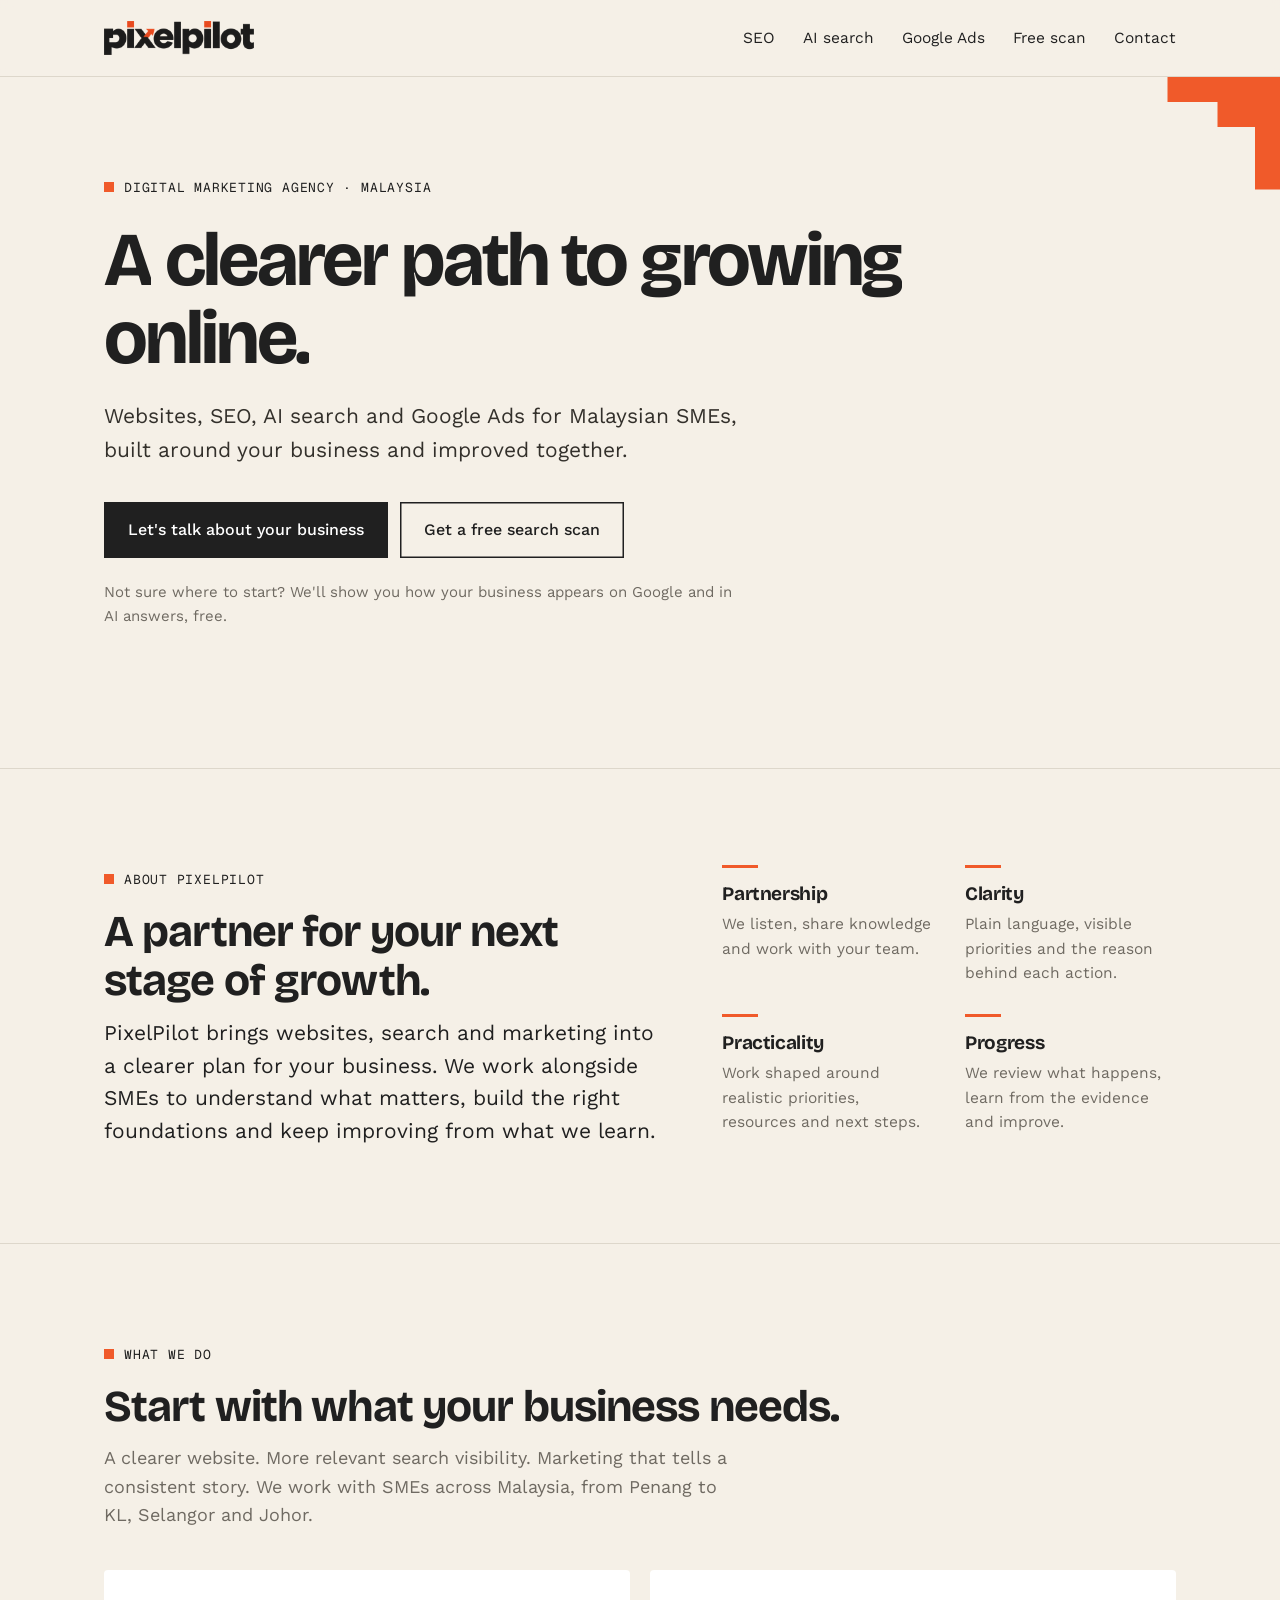
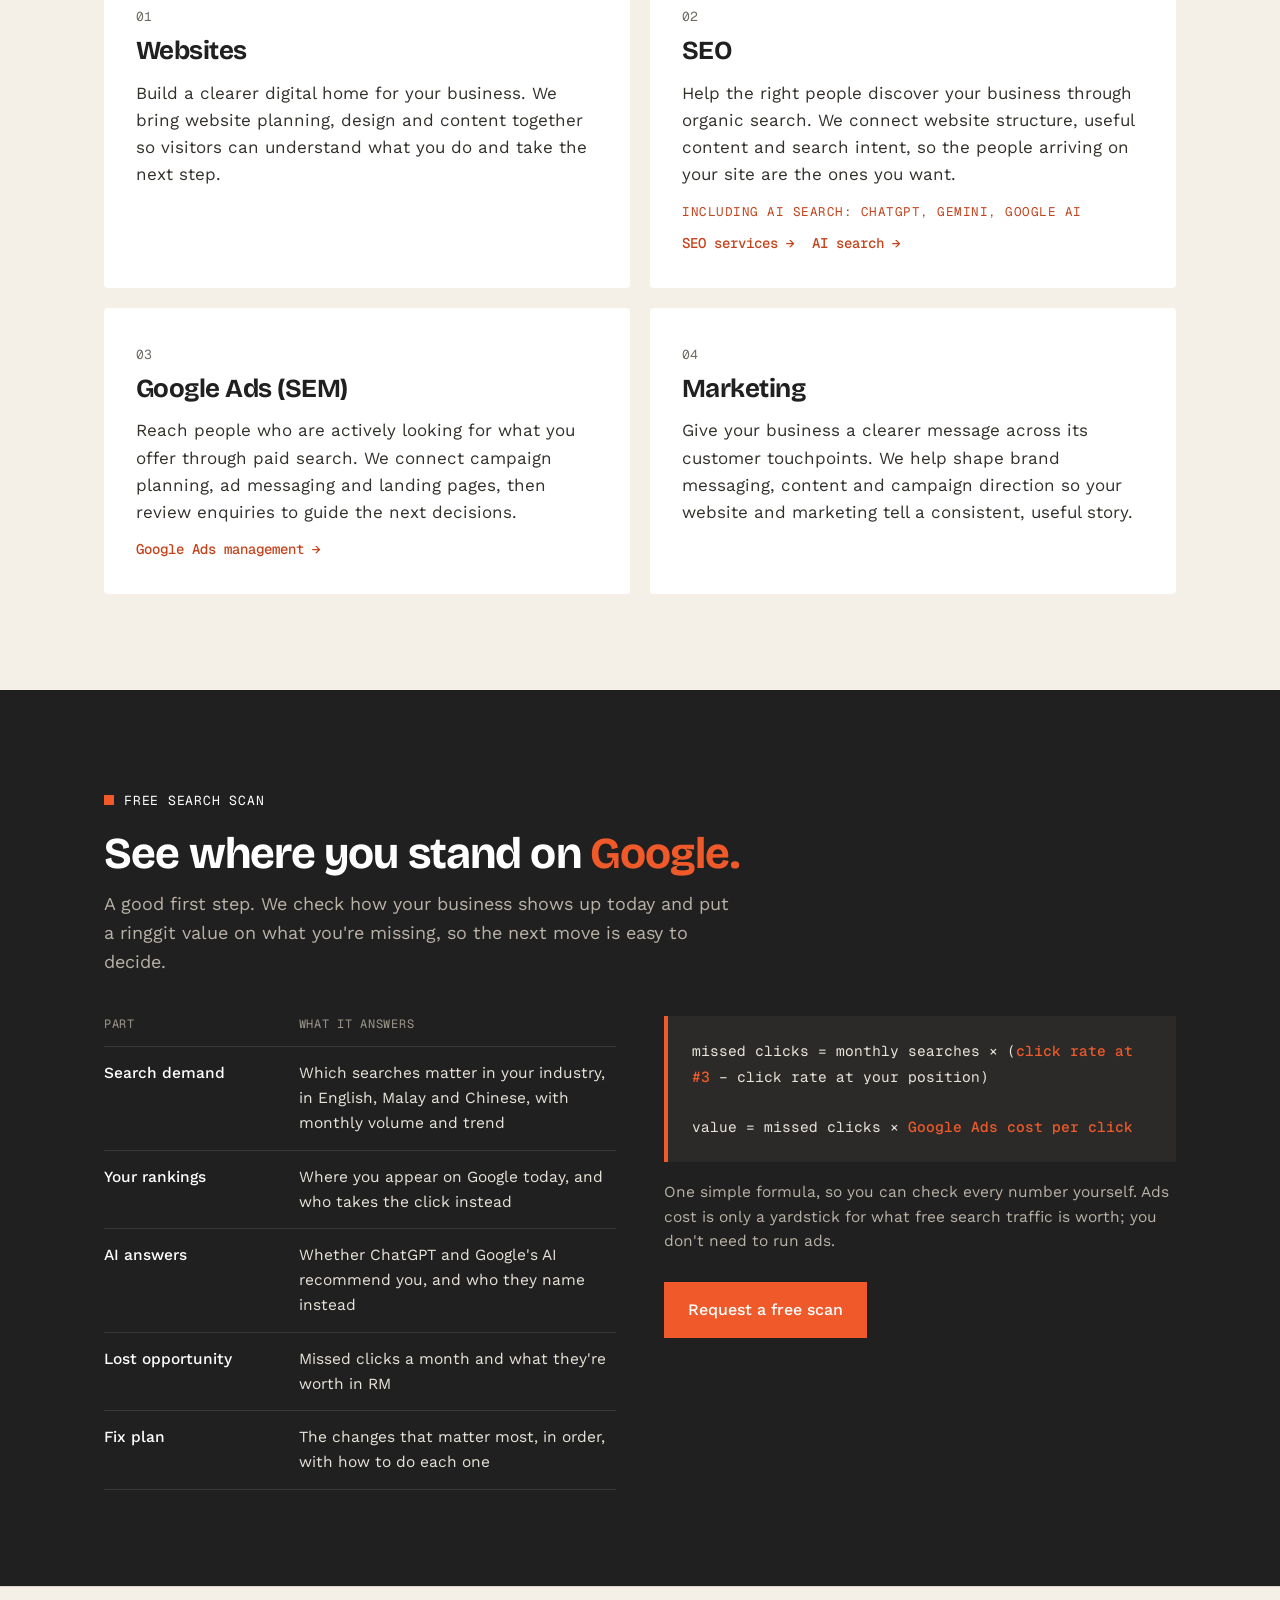
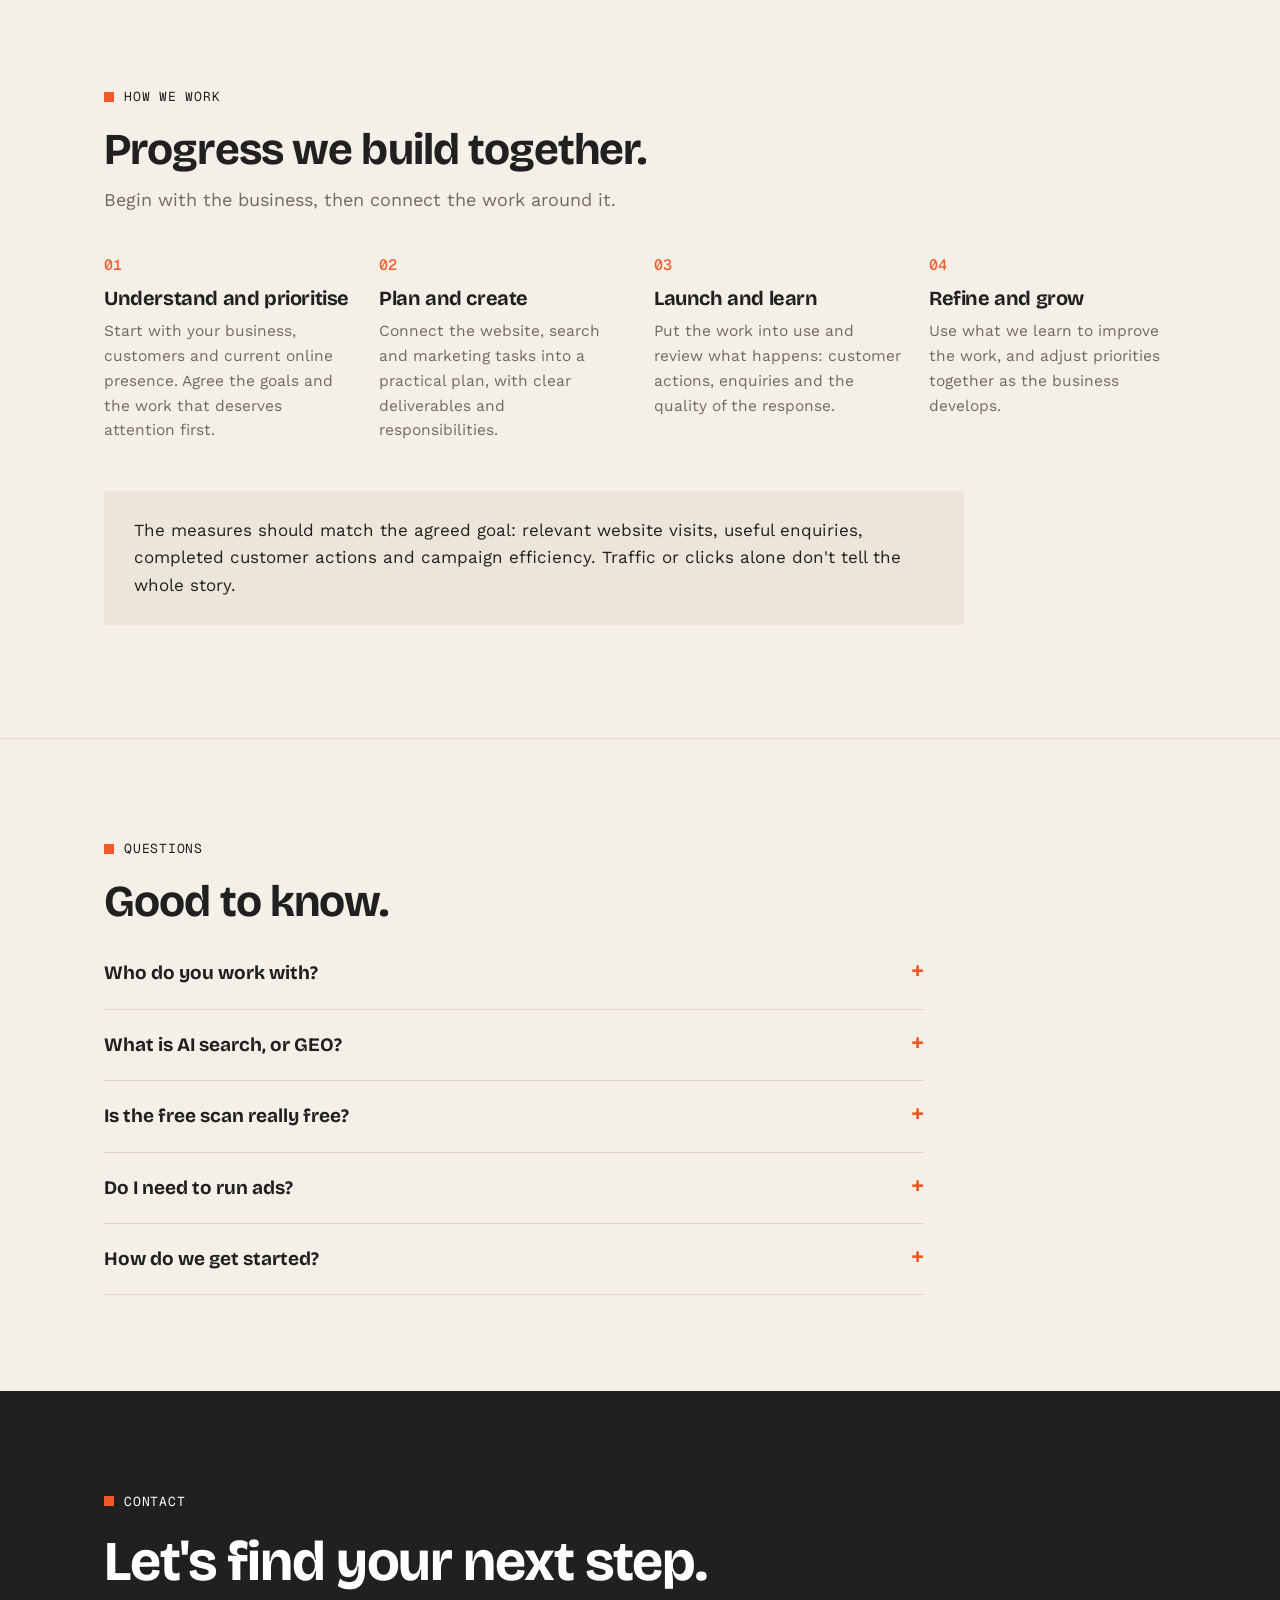
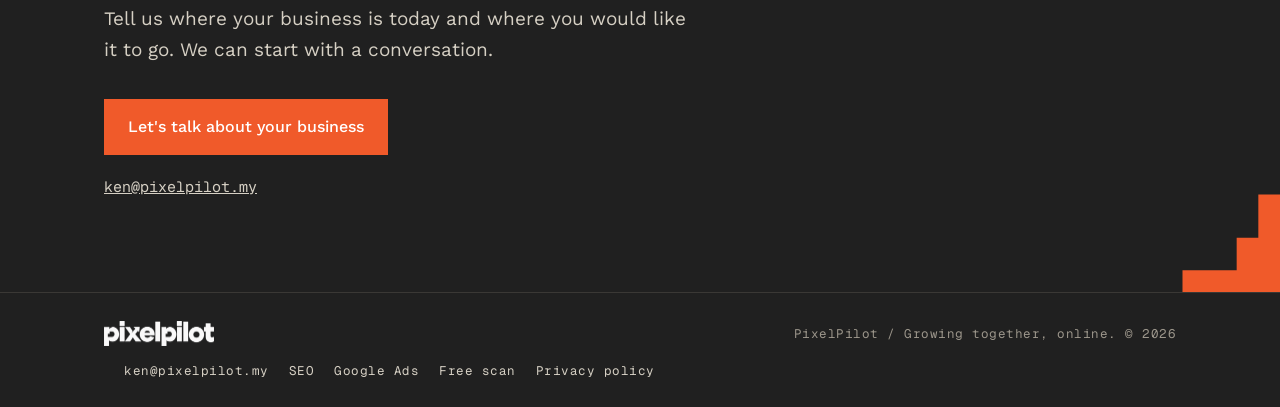
==== commit e5ebbaf9: "Add SEO, AI search, Google Ads and free scan pages Service pages targeting Malaysian keyword researc" ====
--- a/index.html
+++ b/index.html
@@ -3,13 +3,13 @@
 <head>
 <meta charset="utf-8">
 <meta name="viewport" content="width=device-width,initial-scale=1">
-<title>PixelPilot | Websites, SEO &amp; Marketing for SMEs</title>
-<meta name="description" content="Grow online with PixelPilot. Websites, SEO, SEM and marketing for SMEs, with clear direction, practical support and progress we build together.">
+<title>Digital Marketing Agency Malaysia | SEO &amp; Websites | PixelPilot</title>
+<meta name="description" content="PixelPilot is a digital marketing agency for Malaysian SMEs: websites, SEO, AI search and Google Ads, with clear direction and progress we build together.">
 <link rel="canonical" href="https://pixelpilot.my/">
 <meta property="og:type" content="website">
 <meta property="og:site_name" content="PixelPilot">
 <meta property="og:url" content="https://pixelpilot.my/">
-<meta property="og:title" content="PixelPilot | Websites, SEO &amp; Marketing for SMEs">
+<meta property="og:title" content="Digital Marketing Agency Malaysia | SEO &amp; Websites | PixelPilot">
 <meta property="og:description" content="Websites, SEO and marketing for SMEs. Clear direction, practical support and progress we build together.">
 <meta property="og:image" content="https://pixelpilot.my/assets/img/social/og-pixelpilot.jpg">
 <meta property="og:image:width" content="1200">
@@ -17,7 +17,7 @@
 <meta property="og:image:alt" content="PixelPilot: Growing together, online.">
 <meta property="og:locale" content="en_MY">
 <meta name="twitter:card" content="summary_large_image">
-<meta name="twitter:title" content="PixelPilot | Websites, SEO &amp; Marketing for SMEs">
+<meta name="twitter:title" content="Digital Marketing Agency Malaysia | SEO &amp; Websites | PixelPilot">
 <meta name="twitter:description" content="Websites, SEO and marketing for SMEs. Clear direction, practical support and progress we build together.">
 <meta name="twitter:image" content="https://pixelpilot.my/assets/img/social/og-pixelpilot.jpg">
 <meta name="robots" content="index, follow, max-image-preview:large">
@@ -43,7 +43,7 @@
    "image": "https://pixelpilot.my/assets/img/social/og-pixelpilot.jpg",
    "email": "ken@pixelpilot.my",
    "slogan": "Growing together, online.",
-   "description": "PixelPilot is a website and digital marketing partner for SMEs. We bring websites, SEO, SEM and marketing into a clearer plan for growth.",
+   "description": "PixelPilot is a digital marketing agency for Malaysian SMEs. We bring websites, SEO, SEM and marketing into a clearer plan for growth.",
    "founder": {
     "@type": "Person",
     "name": "Ken Wong"
@@ -72,14 +72,24 @@
       "@type": "Offer",
       "itemOffered": {
        "@type": "Service",
-       "name": "SEO and AI search visibility (GEO)"
-      }
-     },
-     {
-      "@type": "Offer",
-      "itemOffered": {
-       "@type": "Service",
-       "name": "SEM (paid search)"
+       "name": "SEO services",
+       "url": "https://pixelpilot.my/seo/"
+      }
+     },
+     {
+      "@type": "Offer",
+      "itemOffered": {
+       "@type": "Service",
+       "name": "AI search optimisation (GEO)",
+       "url": "https://pixelpilot.my/ai-search/"
+      }
+     },
+     {
+      "@type": "Offer",
+      "itemOffered": {
+       "@type": "Service",
+       "name": "Google Ads management (SEM)",
+       "url": "https://pixelpilot.my/google-ads/"
       }
      },
      {
@@ -93,7 +103,8 @@
       "@type": "Offer",
       "itemOffered": {
        "@type": "Service",
-       "name": "Free Google and AI search scan"
+       "name": "Free Google and AI search scan",
+       "url": "https://pixelpilot.my/free-scan/"
       }
      }
     ]
@@ -113,7 +124,7 @@
    "@type": "WebPage",
    "@id": "https://pixelpilot.my/#webpage",
    "url": "https://pixelpilot.my/",
-   "name": "PixelPilot | Websites, SEO & Marketing for SMEs",
+   "name": "Digital Marketing Agency Malaysia | SEO & Websites | PixelPilot",
    "isPartOf": {
     "@id": "https://pixelpilot.my/#website"
    },
@@ -155,7 +166,7 @@
      "name": "Do I need to run ads?",
      "acceptedAnswer": {
       "@type": "Answer",
-      "text": "No. SEM is there if paid search suits your goals, but many businesses start with their website and organic search."
+      "text": "No. Google Ads are there if paid search suits your goals, but many businesses start with their website and SEO."
      }
     },
     {
@@ -179,17 +190,17 @@
 <a class="skip" href="#main">Skip to content</a>
 <header><div class="wrap">
   <a href="/" aria-label="PixelPilot home"><img src="assets/img/brand/wordmark-full-colour.png" alt="PixelPilot" width="150" height="34"></a>
-  <nav><a href="#services">Services</a><a href="#scan">Free scan</a><a href="#how">How we work</a><a class="cta" href="#contact">Contact</a></nav>
+  <nav><a href="/seo/">SEO</a><a href="/ai-search/">AI search</a><a href="/google-ads/">Google Ads</a><a href="/free-scan/">Free scan</a><a class="cta" href="#contact">Contact</a></nav>
 </div></header>
 
 <main id="main">
 <div class="hero">
   <svg class="step" style="top:0;right:0" width="150" height="150" viewBox="0 0 120 120" aria-hidden="true"><path d="M30 0H120V90H100V40H70V20H30Z" fill="#F05A2A"/></svg>
   <div class="wrap">
-    <span class="label">Websites · SEO · SEM · Marketing</span>
+    <span class="label">Digital marketing agency · Malaysia</span>
     <h1 data-split>A clearer path to growing online.</h1>
-    <p class="fade">Websites, SEO and marketing for SMEs, built around your business and improved together.</p>
-    <div class="btns fade"><a class="btn" href="#contact">Let's talk about your business</a><a class="btn line" href="#scan">Get a free search scan</a></div>
+    <p class="fade">Websites, SEO, AI search and Google Ads for Malaysian SMEs, built around your business and improved together.</p>
+    <div class="btns fade"><a class="btn" href="#contact">Let's talk about your business</a><a class="btn line" href="/free-scan/">Get a free search scan</a></div>
     <p class="note">Not sure where to start? We'll show you how your business appears on Google and in AI answers, free.</p>
   </div>
 </div>
@@ -211,11 +222,11 @@
 <section id="services"><div class="wrap">
   <span class="label">What we do</span>
   <h2 data-split>Start with what your business needs.</h2>
-  <p class="sub">A clearer website. More relevant search visibility. Marketing that tells a consistent story. We help connect the pieces around your priorities.</p>
+  <p class="sub">A clearer website. More relevant search visibility. Marketing that tells a consistent story. We work with SMEs across Malaysia, from Penang to KL, Selangor and Johor.</p>
   <div class="services">
     <div class="svc"><span class="n">01</span><h3>Websites</h3><p>Build a clearer digital home for your business. We bring website planning, design and content together so visitors can understand what you do and take the next step.</p></div>
-    <div class="svc"><span class="n">02</span><h3>SEO</h3><p>Help the right people discover your business through organic search. We connect website structure, useful content and search intent, so the people arriving on your site are the ones you want.</p><span class="tagline">Including AI search: ChatGPT, Gemini, Google AI</span></div>
-    <div class="svc"><span class="n">03</span><h3>SEM</h3><p>Reach people who are actively looking for what you offer through paid search. We connect campaign planning, ad messaging and landing pages, then review enquiries to guide the next decisions.</p></div>
+    <div class="svc"><span class="n">02</span><h3>SEO</h3><p>Help the right people discover your business through organic search. We connect website structure, useful content and search intent, so the people arriving on your site are the ones you want.</p><span class="tagline">Including AI search: ChatGPT, Gemini, Google AI</span><a class="more" href="/seo/">SEO services →</a> &nbsp; <a class="more" href="/ai-search/">AI search →</a></div>
+    <div class="svc"><span class="n">03</span><h3>Google Ads (SEM)</h3><p>Reach people who are actively looking for what you offer through paid search. We connect campaign planning, ad messaging and landing pages, then review enquiries to guide the next decisions.</p><a class="more" href="/google-ads/">Google Ads management →</a></div>
     <div class="svc"><span class="n">04</span><h3>Marketing</h3><p>Give your business a clearer message across its customer touchpoints. We help shape brand messaging, content and campaign direction so your website and marketing tell a consistent, useful story.</p></div>
   </div>
 </div></section>
@@ -236,7 +247,7 @@
     <div>
       <div class="formula">missed clicks = monthly searches × (<b>click rate at #3</b> − click rate at your position)<br><br>value = missed clicks × <b>Google Ads cost per click</b></div>
       <p style="margin:18px 0 0;font-size:15.5px;color:#b9b2a6">One simple formula, so you can check every number yourself. Ads cost is only a yardstick for what free search traffic is worth; you don't need to run ads.</p>
-      <a class="btn" href="mailto:ken@pixelpilot.my?subject=Free%20search%20scan">Request a free scan</a>
+      <a class="btn" href="/free-scan/">Request a free scan</a>
     </div>
   </div>
 </div></section>
@@ -261,7 +272,7 @@
     <details><summary>Who do you work with?</summary><p>SMEs building their first digital foundation, businesses improving an existing website, and teams looking for clearer direction across search and marketing.</p></details>
     <details><summary>What is AI search, or GEO?</summary><p>More buyers now ask ChatGPT or Google's AI “what's the best … in Malaysia?”. Generative engine optimisation (GEO) makes your business easy for those tools to find, trust and recommend.</p></details>
     <details><summary>Is the free scan really free?</summary><p>Yes. It's done from the outside, the way a customer sees you, so we don't need access to your accounts. If you'd like help with the fixes afterwards, we can talk about that.</p></details>
-    <details><summary>Do I need to run ads?</summary><p>No. SEM is there if paid search suits your goals, but many businesses start with their website and organic search.</p></details>
+    <details><summary>Do I need to run ads?</summary><p>No. <a href="/google-ads/">Google Ads</a> are there if paid search suits your goals, but many businesses start with their website and <a href="/seo/">SEO</a>.</p></details>
     <details><summary>How do we get started?</summary><p>With a conversation. Tell us where your business is today and where you'd like it to go, and we'll suggest a useful first step.</p></details>
   </div>
 </div></section>
@@ -281,7 +292,7 @@
 <footer><div class="wrap">
   <img src="assets/img/brand/wordmark-white.png" alt="PixelPilot" width="110" height="25">
   <span>PixelPilot / Growing together, online. © 2026</span>
-  <span><a href="mailto:ken@pixelpilot.my">ken@pixelpilot.my</a><a href="privacy.html">Privacy policy</a></span>
+  <span><a href="mailto:ken@pixelpilot.my">ken@pixelpilot.my</a><a href="/seo/">SEO</a><a href="/google-ads/">Google Ads</a><a href="/free-scan/">Free scan</a><a href="privacy.html">Privacy policy</a></span>
 </div></footer>
 </body>
 </html>
--- a/assets/css/style.css
+++ b/assets/css/style.css
@@ -116,3 +116,37 @@
 .doc code{font-family:var(--mono);background:var(--soft);padding:1px 6px;font-size:.9em}
 .doc .updated{font:400 13px var(--mono);color:var(--muted);text-transform:uppercase;letter-spacing:.05em}
 .skip{position:absolute;left:-999px;top:8px;background:var(--ink);color:#fff;padding:10px 14px;z-index:20}.skip:focus{left:12px}
+/* ---------- service pages ---------- */
+nav a[aria-current="page"]{color:var(--orange)}
+.sub-hero{padding:56px 0 88px}
+.sub-hero h1{font-size:clamp(38px,5.6vw,66px)}
+.crumbs{font:400 12.5px var(--mono);letter-spacing:.04em;color:var(--muted);margin-bottom:26px}
+.crumbs a{text-decoration:none;margin:0}.crumbs a:hover{color:var(--orange)}
+.split{display:grid;grid-template-columns:.9fr 1.1fr;gap:56px;align-items:start}
+.split h2{margin-top:16px}
+.prose p{margin:0 0 16px;font-size:18px;line-height:1.65;color:var(--body)}
+.prose a,.svc p a,.faq p a,.process p a,.measure a{color:#c4421a}
+.note-box{grid-column:2;background:var(--soft);border-left:4px solid var(--orange);padding:20px 24px;font-size:16px;color:var(--ink)}
+.ask{margin:0 0 20px;padding-left:22px;font-size:18px}.ask li{margin-bottom:10px}.ask li::marker{color:var(--orange);font-family:var(--mono)}
+.related{display:grid;grid-template-columns:repeat(3,1fr);gap:20px;margin-top:22px}
+.rel{display:block;background:#fff;padding:26px;text-decoration:none;border-radius:4px;transition:transform .15s}
+.rel:hover{transform:translateY(-3px)}.rel h3{font-size:21px;margin-bottom:6px}.rel h3 span{color:var(--orange)}.rel p{margin:0;font-size:15.5px;color:var(--muted)}
+.svc .more{display:inline-block;margin-top:14px;font:500 14px var(--mono);color:#c4421a;text-decoration:none}.svc .more:hover{text-decoration:underline}
+@media (max-width:860px){.split{grid-template-columns:1fr;gap:20px}.note-box{grid-column:1}.related{grid-template-columns:1fr}}
+@media (max-width:1000px){nav a{margin-left:18px}}
+@media (max-width:760px){header nav a:not(.cta){display:none}nav a.cta{display:inline;margin:0}}
+.prose a.btn{color:#fff}
+/* monthly deliverables */
+.months{display:grid;grid-template-columns:1fr 1fr;gap:20px}
+.mbox{background:#fff;padding:32px;border-radius:4px;border-top:4px solid var(--orange)}
+.mbox .n,.report .n{font:500 13px var(--mono);color:#c4421a;text-transform:uppercase;letter-spacing:.05em}
+.mbox h3{font-size:24px;margin:8px 0 16px}
+.tick{list-style:none;margin:0;padding:0}
+.tick li{position:relative;padding:0 0 12px 28px;font-size:16px;line-height:1.55}
+.tick li::before{content:"";position:absolute;left:0;top:.45em;width:12px;height:12px;background:var(--orange);clip-path:polygon(0 0,100% 0,100% 100%,60% 100%,60% 40%,0 40%)}
+.report{margin-top:20px;background:var(--ink);color:#e9e4da;padding:30px 32px;display:grid;grid-template-columns:.7fr 1.3fr;gap:32px;border-radius:4px}
+.report h3{color:#fff;font-size:24px;margin-top:8px}.report b{color:#fff}.report .n{color:var(--orange)}
+.tbl{width:100%;border-collapse:collapse;font-size:15.5px;margin:6px 0 20px;background:#fff}
+.tbl th{font:400 12px var(--mono);text-transform:uppercase;letter-spacing:.05em;color:var(--muted);text-align:left;padding:12px 14px;border-bottom:2px solid var(--ink)}
+.tbl td{padding:12px 14px;border-bottom:1px solid var(--line);vertical-align:top}
+@media (max-width:860px){.months,.report{grid-template-columns:1fr}.report{gap:12px}.tbl th:nth-child(2),.tbl td:nth-child(2){display:none}}
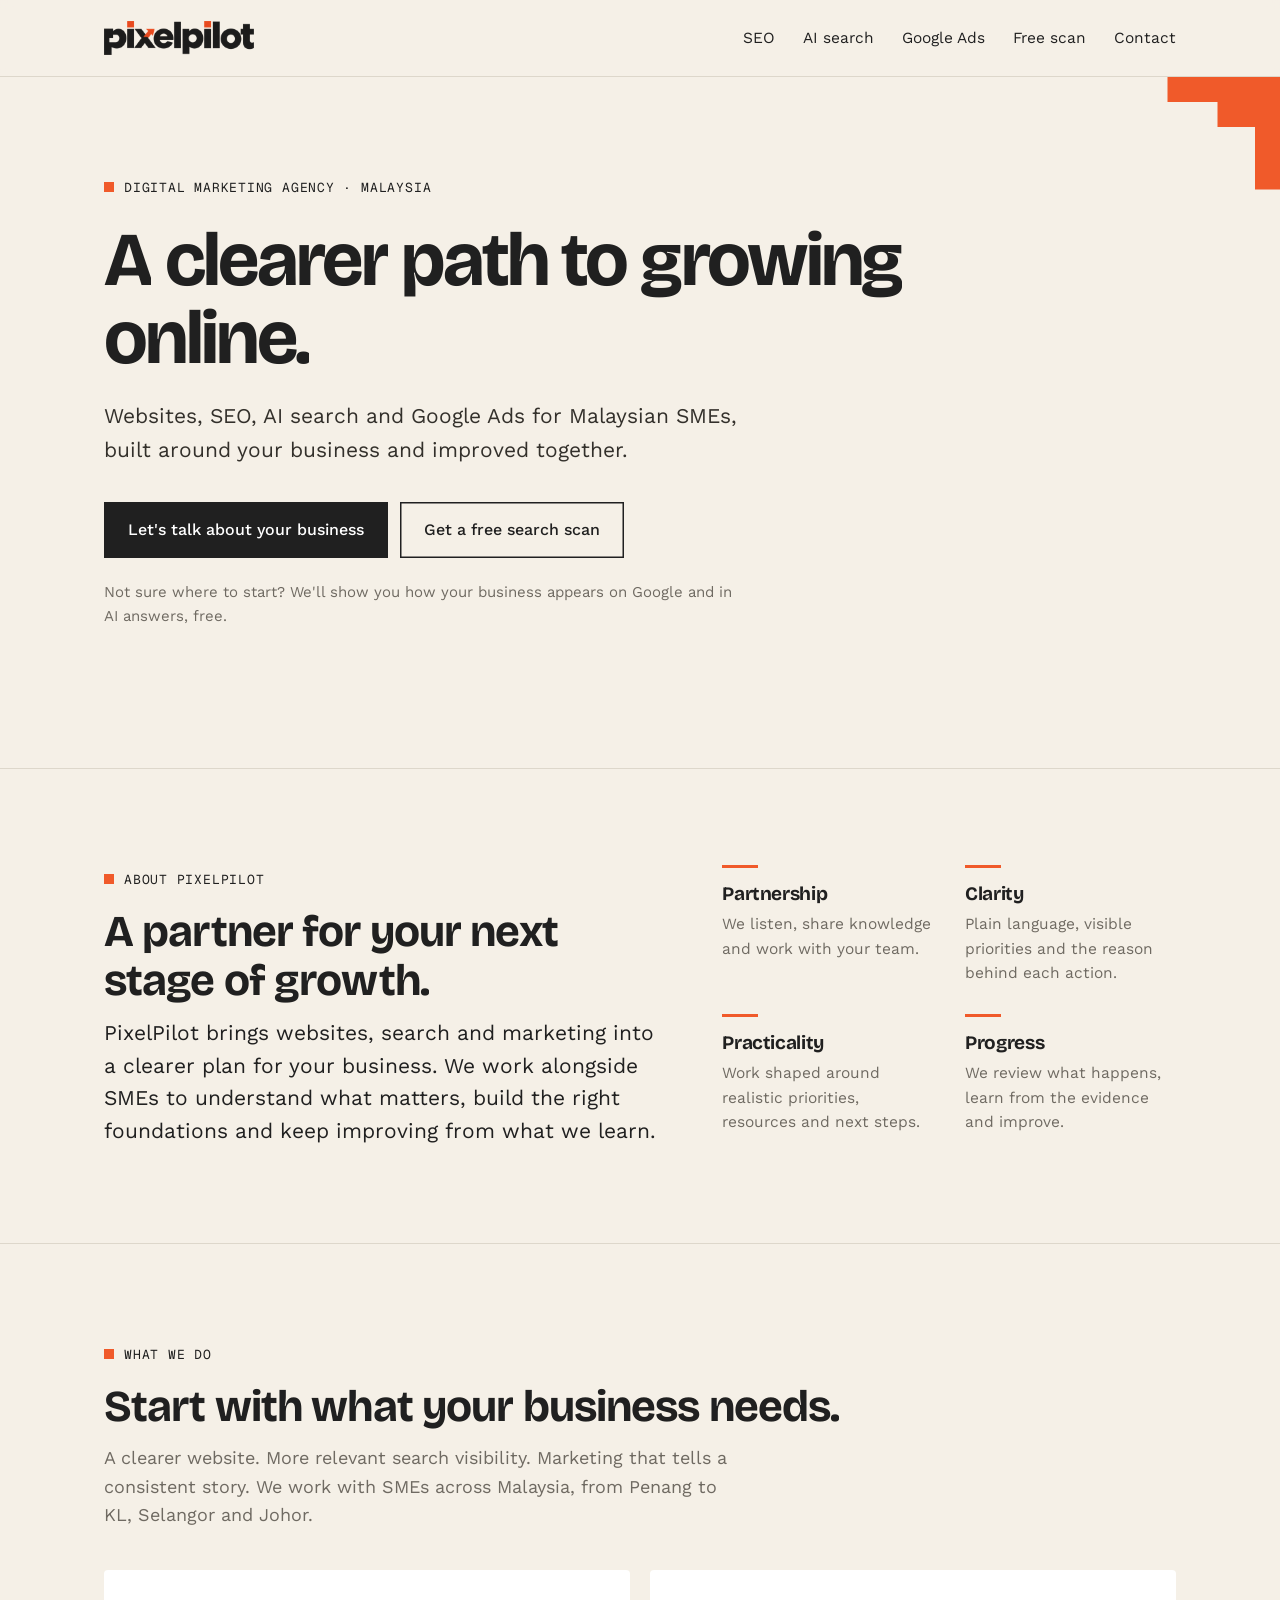
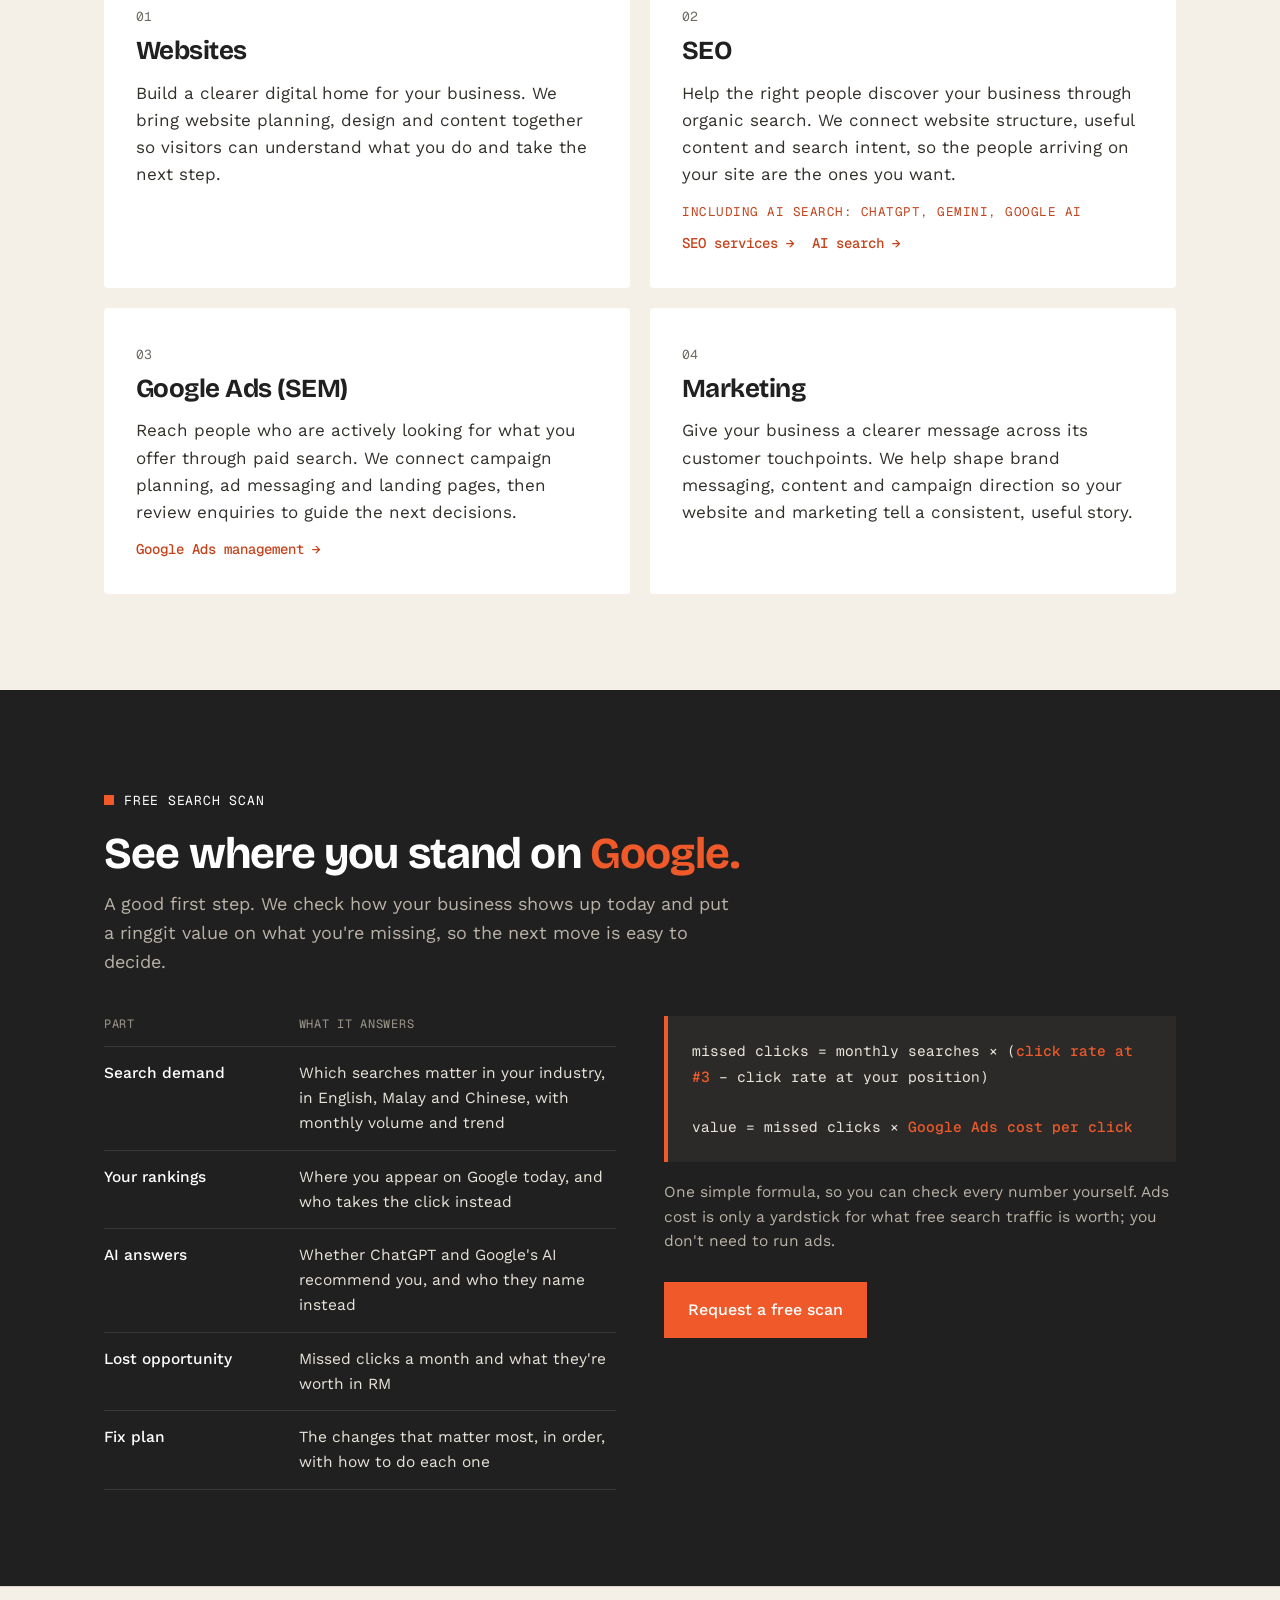
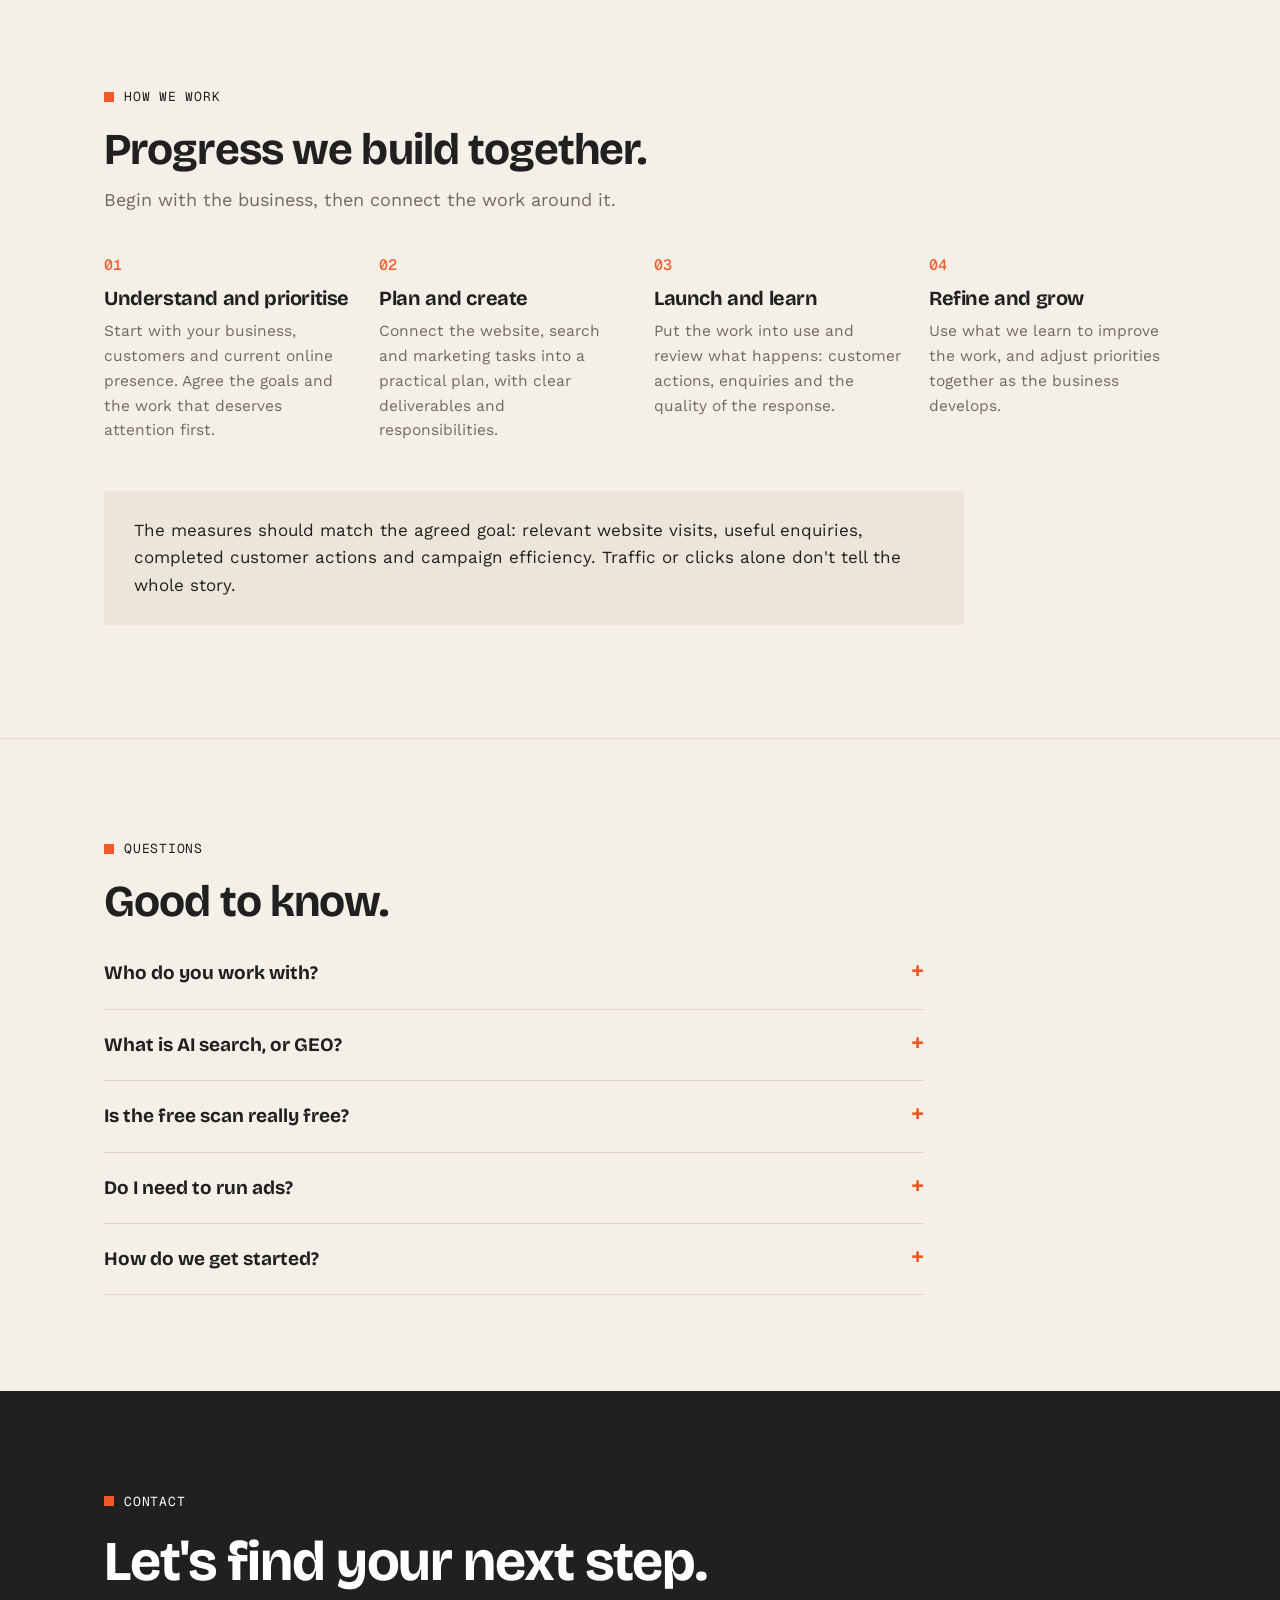
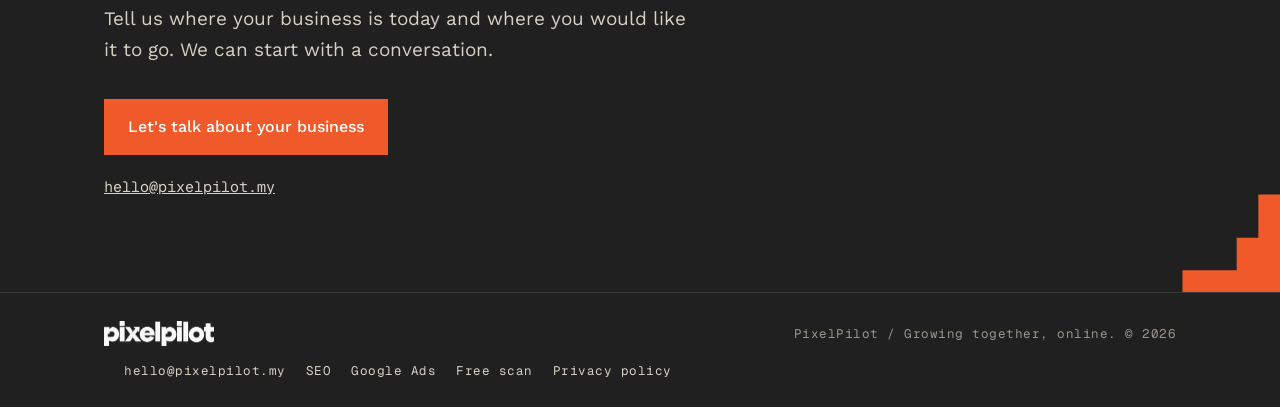
==== commit 8c24159d: "Change contact email to hello@pixelpilot.my Co-Authored-By: Claude Opus 5.5 <noreply@anthropic.com>" ====
--- a/index.html
+++ b/index.html
@@ -41,7 +41,7 @@
     "url": "https://pixelpilot.my/assets/img/brand/wordmark-full-colour.png"
    },
    "image": "https://pixelpilot.my/assets/img/social/og-pixelpilot.jpg",
-   "email": "ken@pixelpilot.my",
+   "email": "hello@pixelpilot.my",
    "slogan": "Growing together, online.",
    "description": "PixelPilot is a digital marketing agency for Malaysian SMEs. We bring websites, SEO, SEM and marketing into a clearer plan for growth.",
    "founder": {
@@ -283,8 +283,8 @@
     <span class="label" style="color:#fff">Contact</span>
     <h2 data-split>Let's find your next step.</h2>
     <p>Tell us where your business is today and where you would like it to go. We can start with a conversation.</p>
-    <a class="btn" href="mailto:ken@pixelpilot.my?subject=Let%27s%20talk%20about%20my%20business">Let's talk about your business</a>
-    <a class="mail" href="mailto:ken@pixelpilot.my">ken@pixelpilot.my</a>
+    <a class="btn" href="mailto:hello@pixelpilot.my?subject=Let%27s%20talk%20about%20my%20business">Let's talk about your business</a>
+    <a class="mail" href="mailto:hello@pixelpilot.my">hello@pixelpilot.my</a>
   </div>
 </section>
 </main>
@@ -292,7 +292,7 @@
 <footer><div class="wrap">
   <img src="assets/img/brand/wordmark-white.png" alt="PixelPilot" width="110" height="25">
   <span>PixelPilot / Growing together, online. © 2026</span>
-  <span><a href="mailto:ken@pixelpilot.my">ken@pixelpilot.my</a><a href="/seo/">SEO</a><a href="/google-ads/">Google Ads</a><a href="/free-scan/">Free scan</a><a href="privacy.html">Privacy policy</a></span>
+  <span><a href="mailto:hello@pixelpilot.my">hello@pixelpilot.my</a><a href="/seo/">SEO</a><a href="/google-ads/">Google Ads</a><a href="/free-scan/">Free scan</a><a href="privacy.html">Privacy policy</a></span>
 </div></footer>
 </body>
 </html>
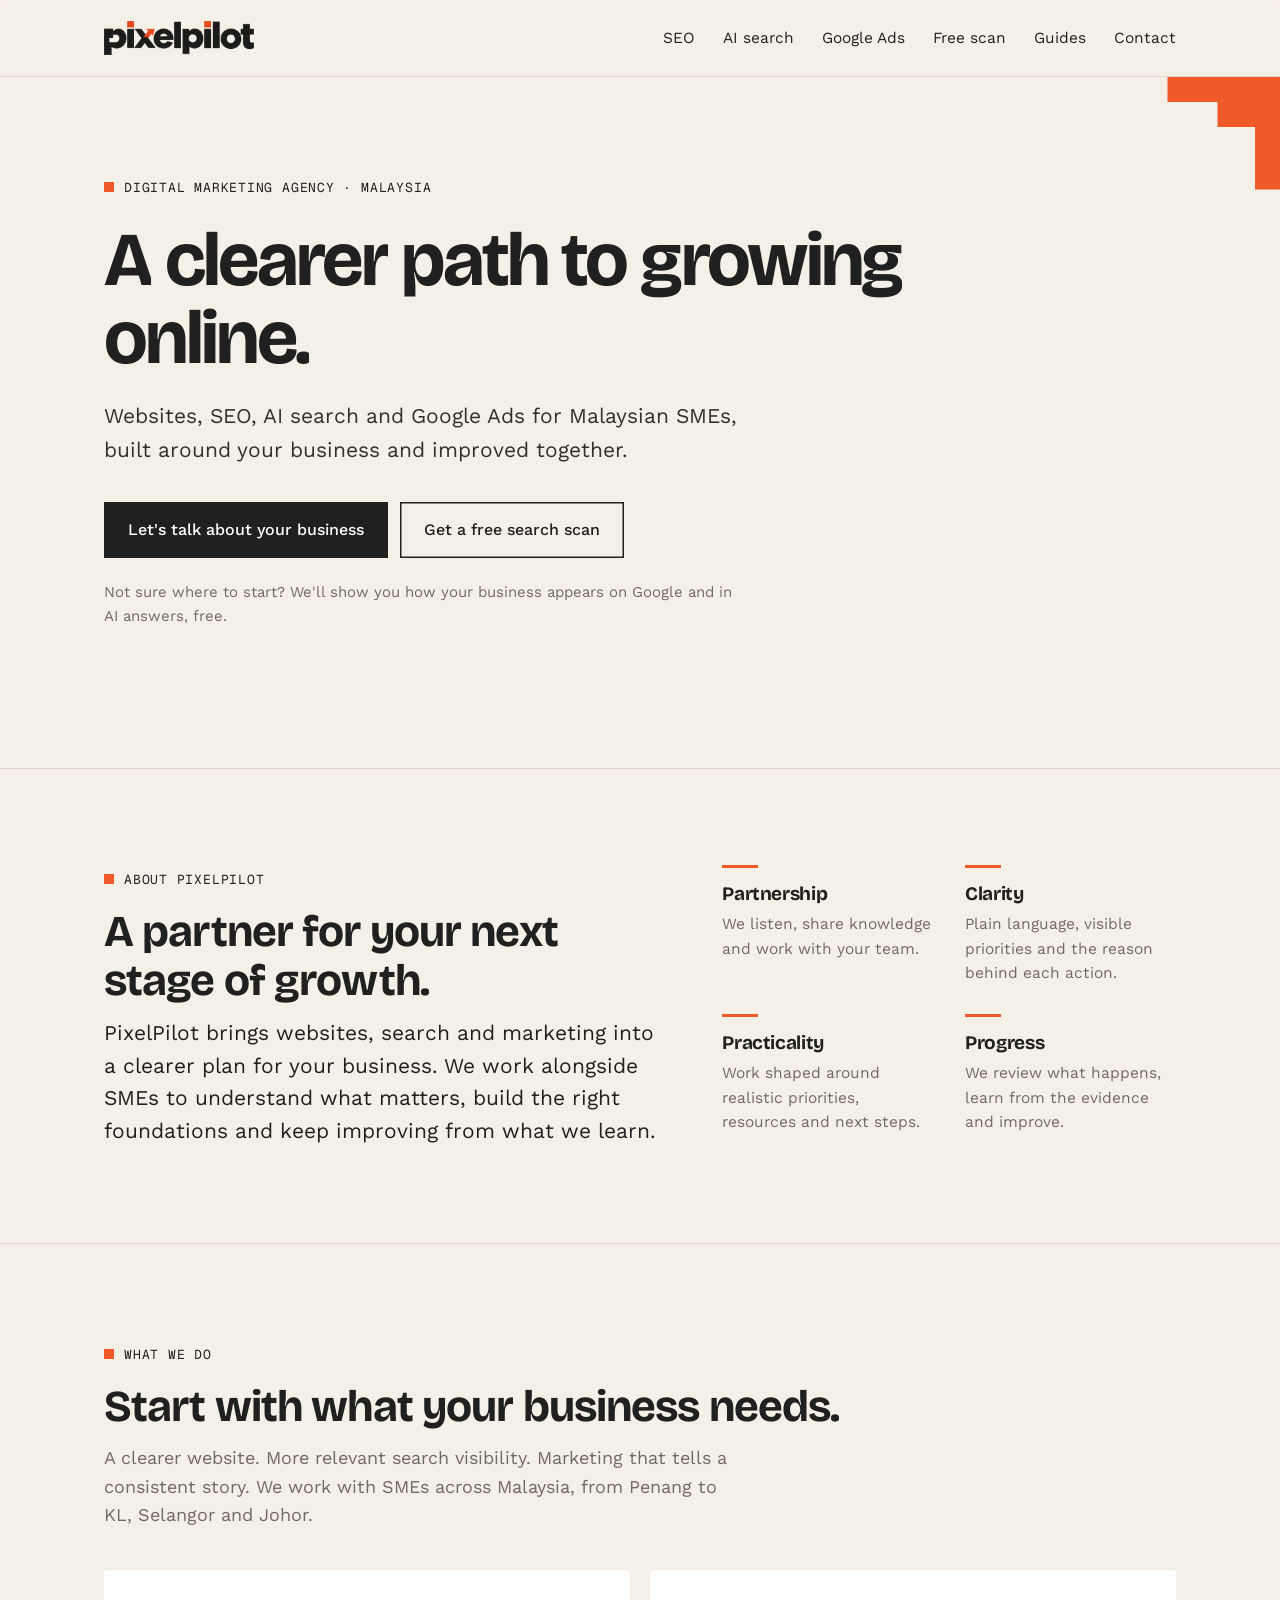
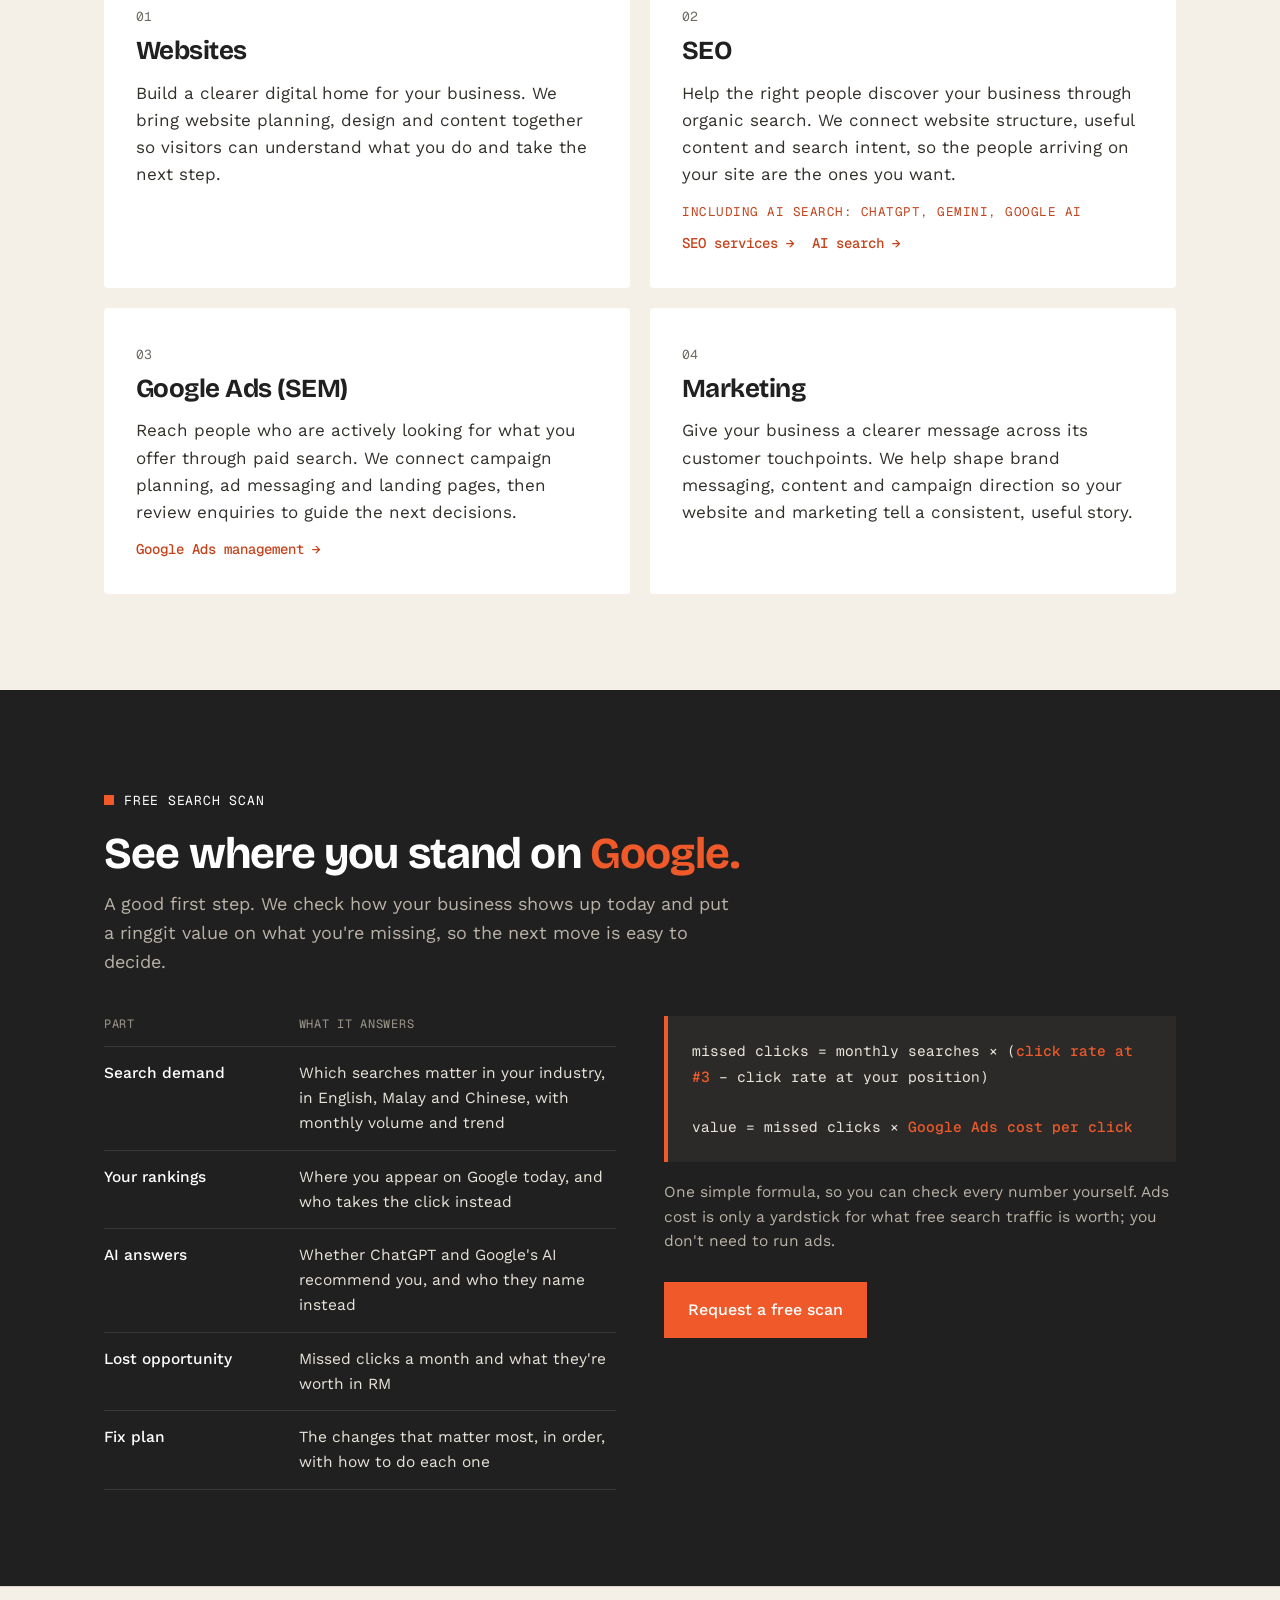
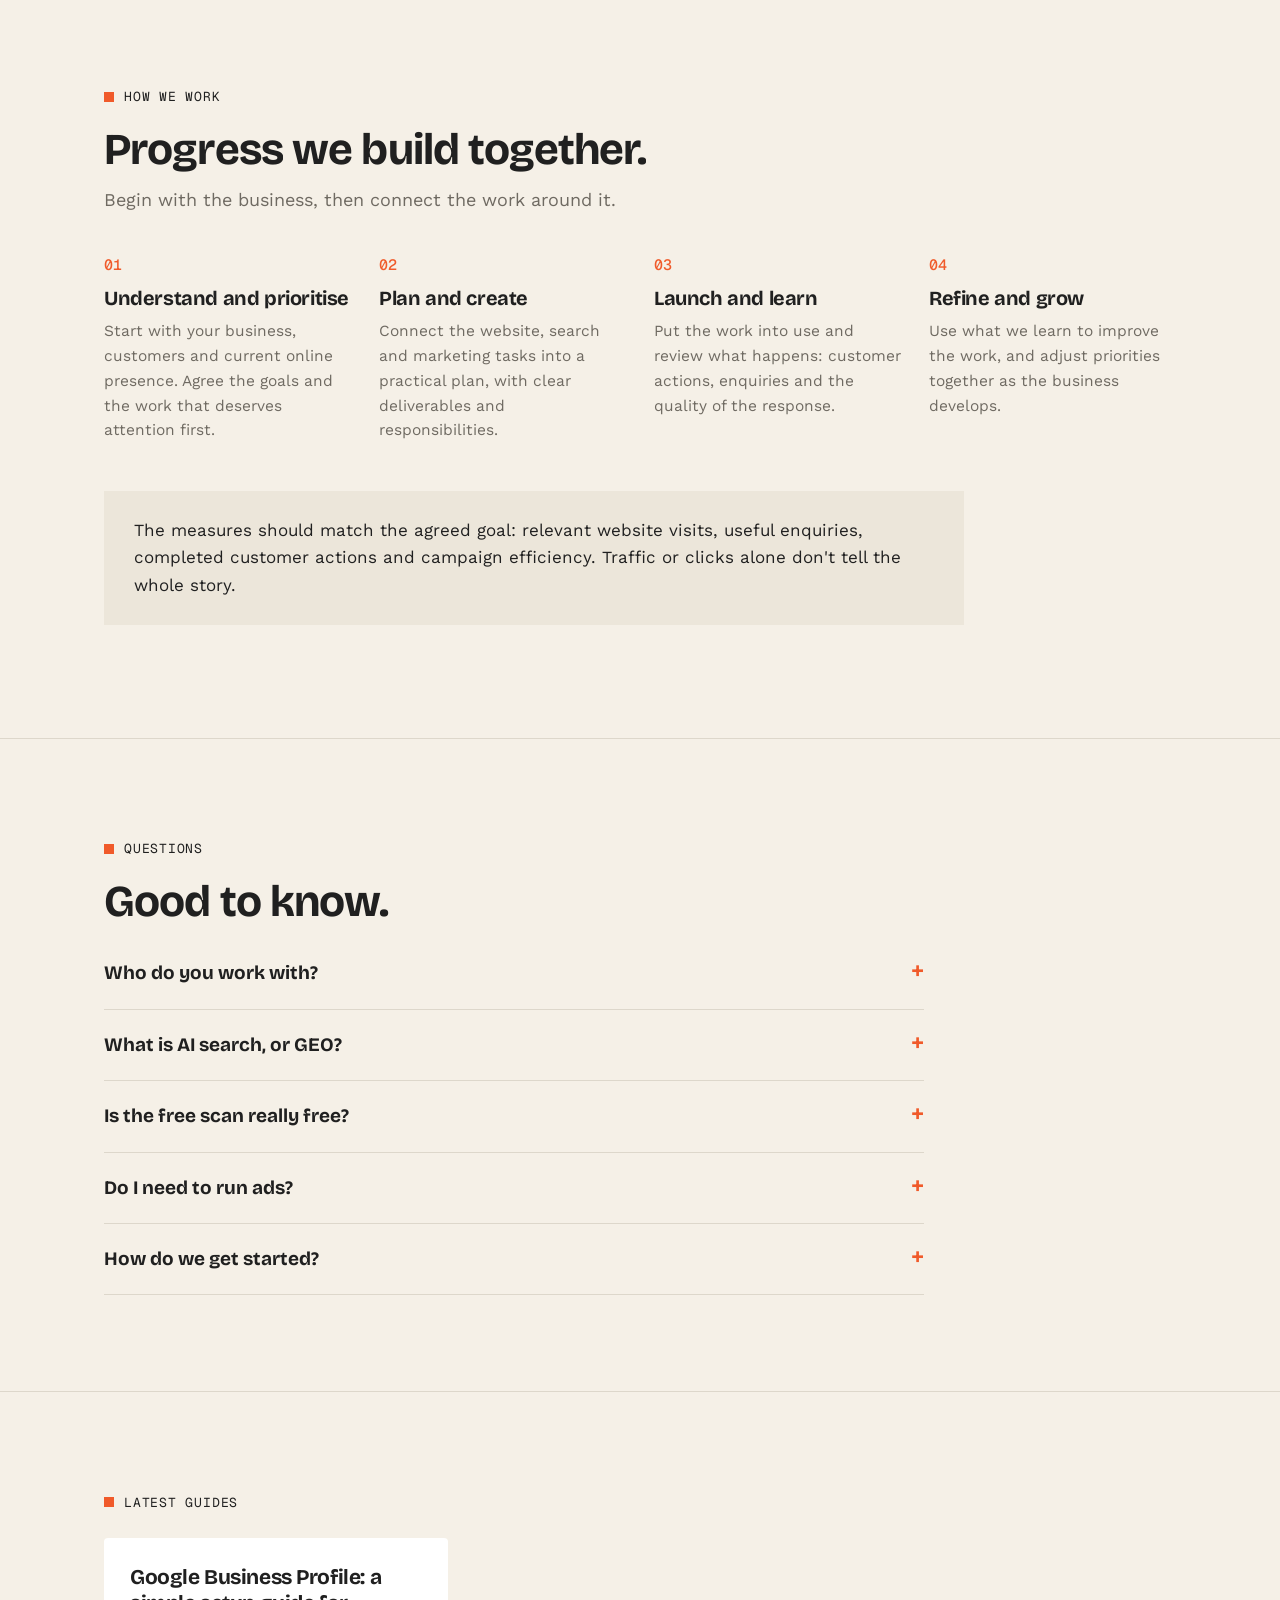
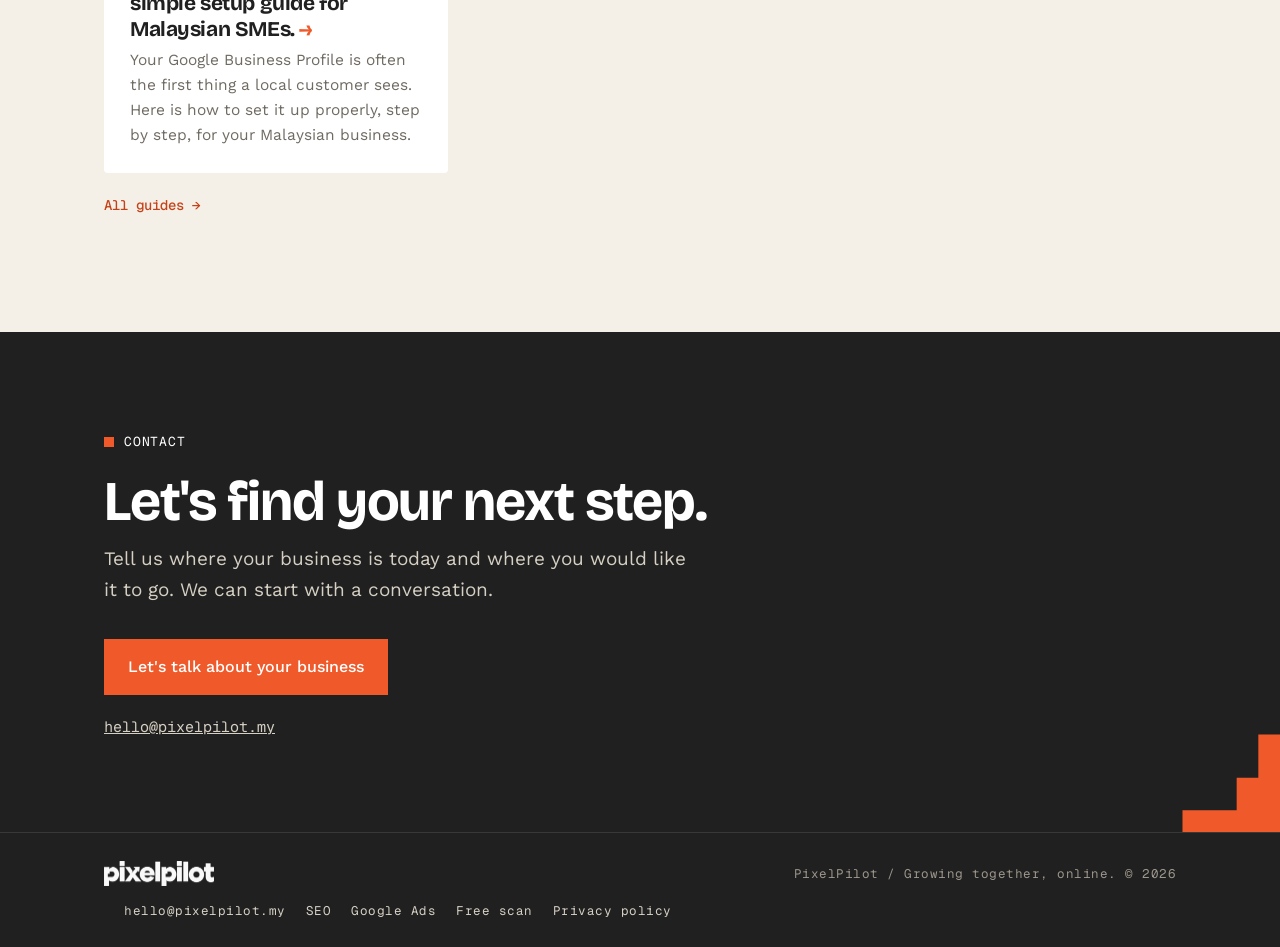
==== commit 639cd410: "Add Guides (blog) with first guide: Google Business Profile setup for Malaysian SMEs - /blog/ index " ====
--- a/index.html
+++ b/index.html
@@ -190,7 +190,7 @@
 <a class="skip" href="#main">Skip to content</a>
 <header><div class="wrap">
   <a href="/" aria-label="PixelPilot home"><img src="assets/img/brand/wordmark-full-colour.png" alt="PixelPilot" width="150" height="34"></a>
-  <nav><a href="/seo/">SEO</a><a href="/ai-search/">AI search</a><a href="/google-ads/">Google Ads</a><a href="/free-scan/">Free scan</a><a class="cta" href="#contact">Contact</a></nav>
+  <nav><a href="/seo/">SEO</a><a href="/ai-search/">AI search</a><a href="/google-ads/">Google Ads</a><a href="/free-scan/">Free scan</a><a href="/blog/">Guides</a><a class="cta" href="#contact">Contact</a></nav>
 </div></header>
 
 <main id="main">
@@ -277,6 +277,16 @@
   </div>
 </div></section>
 
+<!-- guides:start -->
+<section class="related-wrap"><div class="wrap">
+  <span class="label">Latest guides</span>
+  <div class="related">
+    <a class="rel" href="/blog/google-business-profile-guide-malaysian-sme/"><h3>Google Business Profile: a simple setup guide for Malaysian SMEs. <span aria-hidden="true">→</span></h3><p>Your Google Business Profile is often the first thing a local customer sees. Here is how to set it up properly, step by step, for your Malaysian business.</p></a>
+  </div>
+  <p style="margin-top:18px"><a class="more" href="/blog/">All guides →</a></p>
+</div></section>
+<!-- guides:end -->
+
 <section id="contact" class="contact">
   <svg class="step" style="bottom:0;right:0;transform:rotate(90deg)" width="130" height="130" viewBox="0 0 120 120" aria-hidden="true"><path d="M30 0H120V90H100V40H70V20H30Z" fill="#F05A2A"/></svg>
   <div class="wrap">
--- a/assets/css/style.css
+++ b/assets/css/style.css
@@ -150,3 +150,25 @@
 .tbl th{font:400 12px var(--mono);text-transform:uppercase;letter-spacing:.05em;color:var(--muted);text-align:left;padding:12px 14px;border-bottom:2px solid var(--ink)}
 .tbl td{padding:12px 14px;border-bottom:1px solid var(--line);vertical-align:top}
 @media (max-width:860px){.months,.report{grid-template-columns:1fr}.report{gap:12px}.tbl th:nth-child(2),.tbl td:nth-child(2){display:none}}
+/* ---------- guides (blog) ---------- */
+.post{max-width:760px;margin:0 auto;padding:56px 24px 40px}
+.post h1{font-size:clamp(34px,5vw,52px);line-height:1.08;margin:14px 0 12px}
+.post-meta{font:400 13px var(--mono);letter-spacing:.04em;text-transform:uppercase;color:var(--muted);margin:0 0 34px}
+.post-body p,.post-body li{font-size:18px;line-height:1.7;color:var(--body)}
+.post-body p{margin:0 0 18px}
+.post-body h2{font-size:clamp(26px,3.4vw,34px);margin:44px 0 14px}
+.post-body h3{font-size:21px;margin:28px 0 8px}
+.post-body ul,.post-body ol{margin:0 0 20px;padding-left:22px}.post-body li{margin-bottom:8px}
+.post-body li::marker{color:var(--orange)}
+.post-body a{color:#c4421a}
+.post-body blockquote{margin:24px 0;padding:16px 22px;background:var(--soft);border-left:4px solid var(--orange)}
+.post-body code{font-family:var(--mono);background:var(--soft);padding:1px 6px;font-size:.9em}
+.post-cta{margin:44px 0 0;background:var(--ink);color:#d9d3c7;padding:30px 30px 34px;border-radius:4px}
+.post-cta .label{color:#fff}.post-cta h2{color:#fff;font-size:28px;margin:14px 0 8px}.post-cta p{margin:0 0 20px}
+.post-list{display:grid;grid-template-columns:repeat(2,1fr);gap:22px;padding-top:56px;padding-bottom:80px}
+.post-card{display:block;background:#fff;padding:28px;text-decoration:none;border-radius:4px;transition:transform .15s}
+.post-card:hover{transform:translateY(-3px)}
+.post-card h2{font-size:24px;line-height:1.2;margin:10px 0 8px}.post-card p{margin:0 0 14px;color:var(--muted);font-size:16px}
+.post-date{font:400 12.5px var(--mono);color:var(--muted);text-transform:uppercase;letter-spacing:.05em}
+.post-card .more,.related-wrap .more{font:500 14px var(--mono);color:#c4421a;text-decoration:none}
+@media (max-width:760px){.post-list{grid-template-columns:1fr}}
